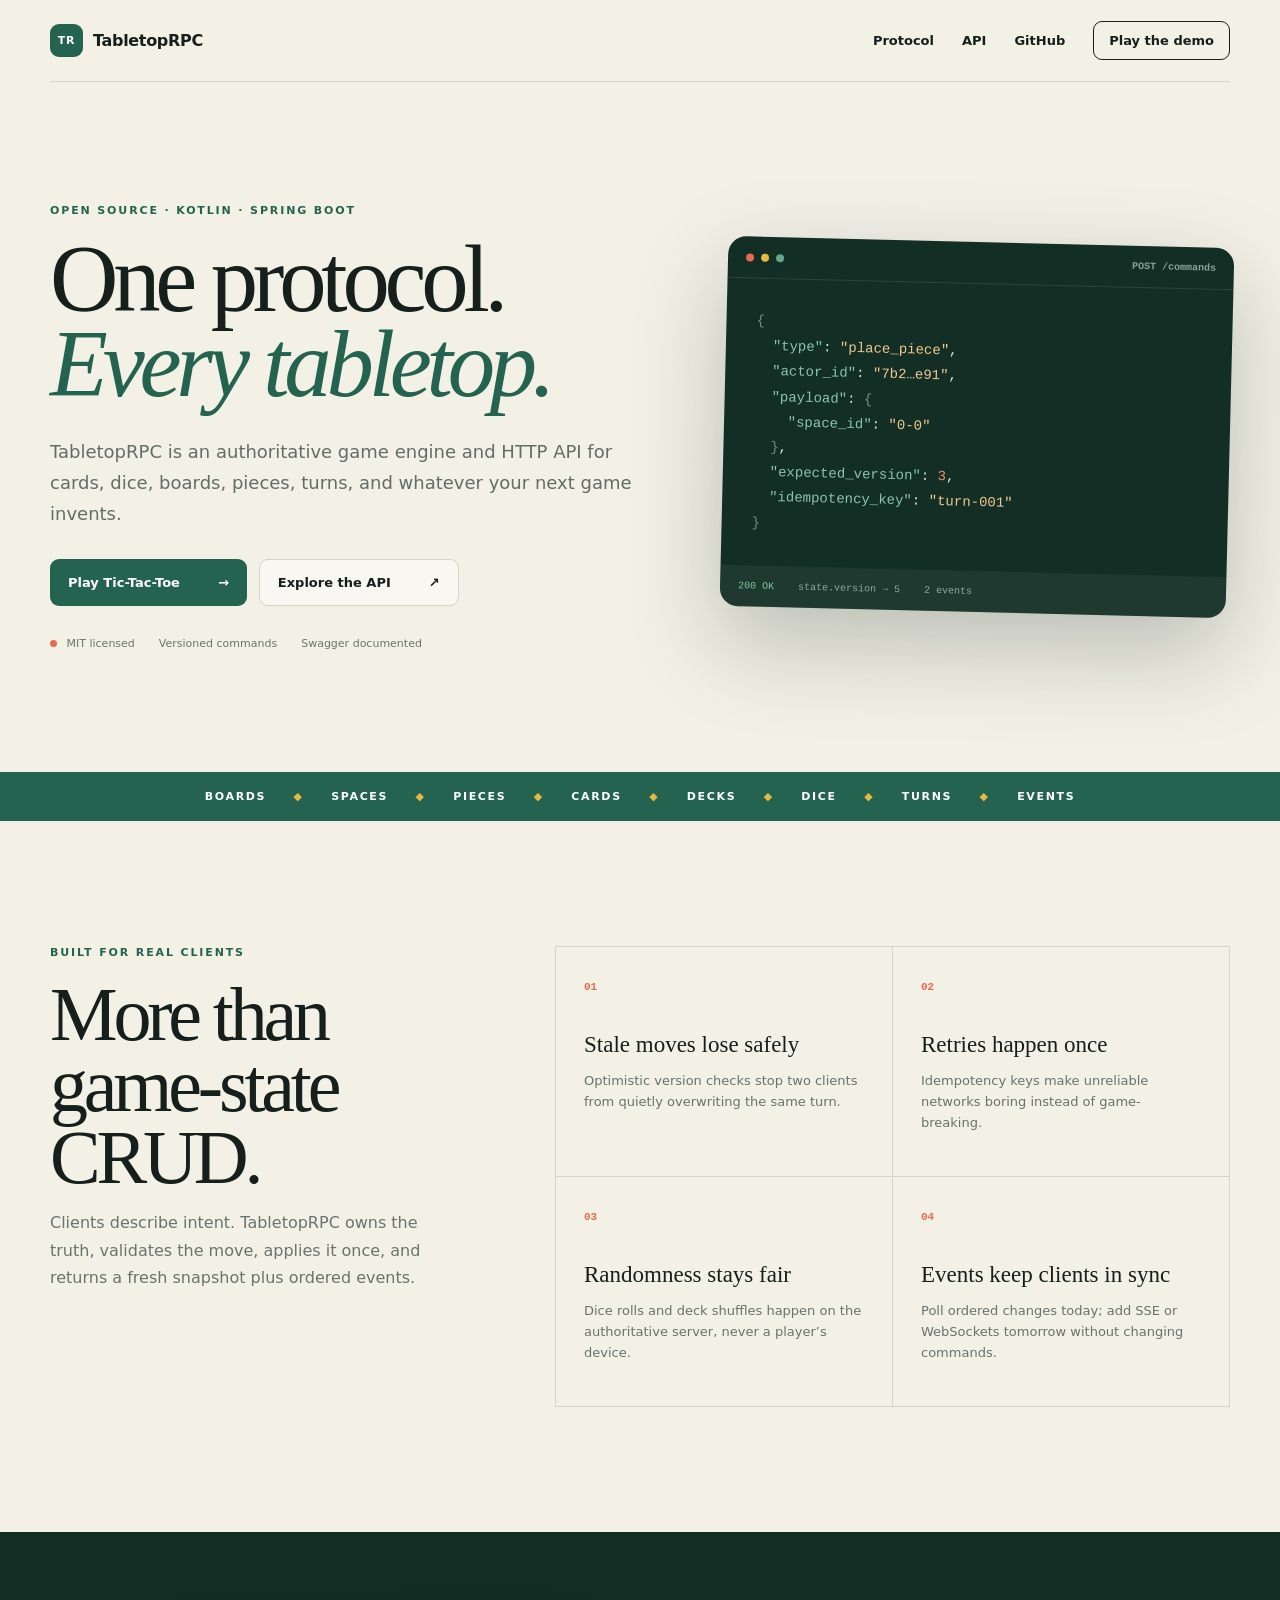
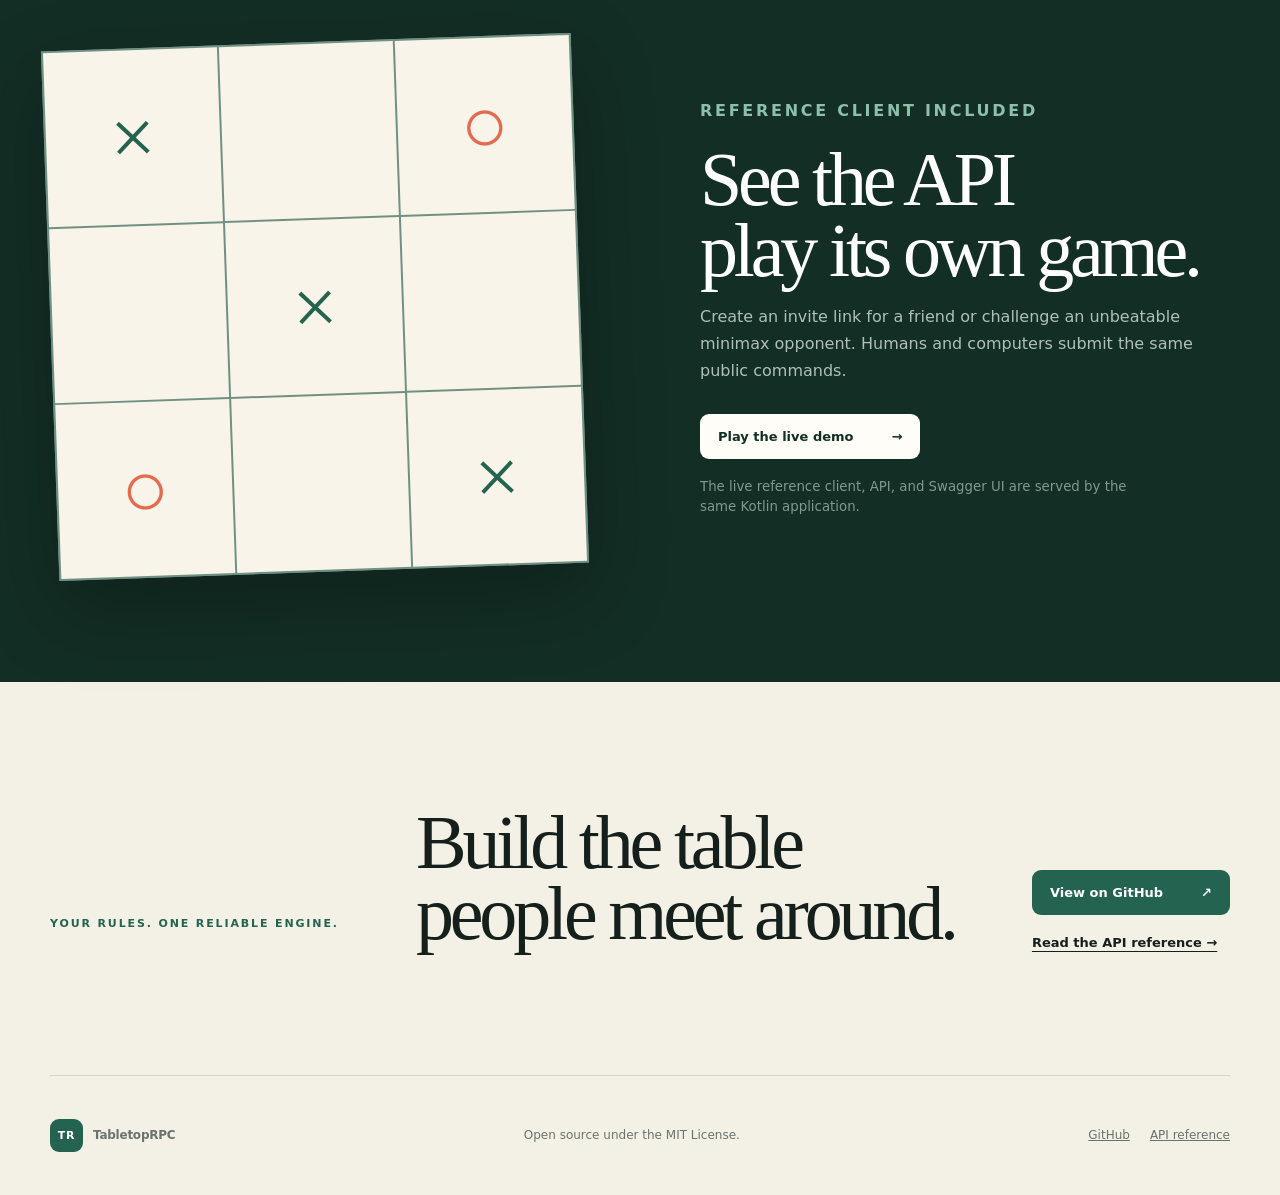
==== site/index.html @ 46db0472 "Rename project to TabletopRPC and add live deployment" ====
<!doctype html>
<html lang="en">
<head>
  <meta charset="UTF-8">
  <meta name="viewport" content="width=device-width, initial-scale=1">
  <meta name="description" content="TabletopRPC is an open protocol and Kotlin engine for building online tabletop games.">
  <meta property="og:title" content="TabletopRPC — One protocol. Every tabletop.">
  <meta property="og:description" content="Build online board games around an authoritative, versioned, event-driven API.">
  <meta property="og:type" content="website">
  <title>TabletopRPC — The board game API</title>
  <link rel="stylesheet" href="styles.css">
</head>
<body>
  <header class="nav shell">
    <a class="logo" href="#top"><span>TR</span>TabletopRPC</a>
    <nav aria-label="Main navigation">
      <a href="#protocol">Protocol</a>
      <a href="api.html">API</a>
      <a href="https://github.com/KopitarFan/tabletop-rpc">GitHub</a>
      <a class="nav-cta" href="https://tabletoprpc.miguelrodriguez.net/">Play the demo</a>
    </nav>
  </header>

  <main id="top">
    <section class="hero shell">
      <div class="hero-copy">
        <p class="kicker">Open source · Kotlin · Spring Boot</p>
        <h1>One protocol.<br><em>Every tabletop.</em></h1>
        <p class="hero-lede">TabletopRPC is an authoritative game engine and HTTP API for cards, dice, boards, pieces, turns, and whatever your next game invents.</p>
        <div class="hero-actions">
          <a class="button primary" href="https://tabletoprpc.miguelrodriguez.net/">Play Tic-Tac-Toe <span>→</span></a>
          <a class="button secondary" href="api.html">Explore the API <span>↗</span></a>
        </div>
        <div class="proof"><span><i></i> MIT licensed</span><span>Versioned commands</span><span>Swagger documented</span></div>
      </div>

      <div class="terminal" aria-label="Example API call">
        <div class="terminal-bar"><span></span><span></span><span></span><b>POST /commands</b></div>
        <pre><code><span class="dim">{</span>
  <span class="key">"type"</span>: <span class="value">"place_piece"</span>,
  <span class="key">"actor_id"</span>: <span class="value">"7b2…e91"</span>,
  <span class="key">"payload"</span>: <span class="dim">{</span>
    <span class="key">"space_id"</span>: <span class="value">"0-0"</span>
  <span class="dim">}</span>,
  <span class="key">"expected_version"</span>: <span class="number">3</span>,
  <span class="key">"idempotency_key"</span>: <span class="value">"turn-001"</span>
<span class="dim">}</span></code></pre>
        <div class="response"><span>200 OK</span><span>state.version → 5</span><span>2 events</span></div>
      </div>
    </section>

    <section class="marquee" aria-label="Supported tabletop objects">
      <div>BOARDS <b>◆</b> SPACES <b>◆</b> PIECES <b>◆</b> CARDS <b>◆</b> DECKS <b>◆</b> DICE <b>◆</b> TURNS <b>◆</b> EVENTS</div>
    </section>

    <section id="protocol" class="protocol shell section">
      <div class="section-intro">
        <p class="kicker">Built for real clients</p>
        <h2>More than<br>game-state CRUD.</h2>
        <p>Clients describe intent. TabletopRPC owns the truth, validates the move, applies it once, and returns a fresh snapshot plus ordered events.</p>
      </div>
      <div class="feature-grid">
        <article><span>01</span><h3>Stale moves lose safely</h3><p>Optimistic version checks stop two clients from quietly overwriting the same turn.</p></article>
        <article><span>02</span><h3>Retries happen once</h3><p>Idempotency keys make unreliable networks boring instead of game-breaking.</p></article>
        <article><span>03</span><h3>Randomness stays fair</h3><p>Dice rolls and deck shuffles happen on the authoritative server, never a player’s device.</p></article>
        <article><span>04</span><h3>Events keep clients in sync</h3><p>Poll ordered changes today; add SSE or WebSockets tomorrow without changing commands.</p></article>
      </div>
    </section>

    <section class="demo-section">
      <div class="shell demo-grid">
        <div class="mini-board" aria-hidden="true">
          <span class="x">×</span><span></span><span class="o">○</span>
          <span></span><span class="x">×</span><span></span>
          <span class="o">○</span><span></span><span class="x">×</span>
        </div>
        <div class="demo-copy">
          <p class="kicker">Reference client included</p>
          <h2>See the API<br>play its own game.</h2>
          <p>Create an invite link for a friend or challenge an unbeatable minimax opponent. Humans and computers submit the same public commands.</p>
          <a class="button light" href="https://tabletoprpc.miguelrodriguez.net/">Play the live demo <span>→</span></a>
          <small>The live reference client, API, and Swagger UI are served by the same Kotlin application.</small>
        </div>
      </div>
    </section>

    <section class="cta shell section">
      <p class="kicker">Your rules. One reliable engine.</p>
      <h2>Build the table<br>people meet around.</h2>
      <div>
        <a class="button primary" href="https://github.com/KopitarFan/tabletop-rpc">View on GitHub <span>↗</span></a>
        <a class="text-link" href="api.html">Read the API reference →</a>
      </div>
    </section>
  </main>

  <footer class="footer shell">
    <a class="logo" href="#top"><span>TR</span>TabletopRPC</a>
    <p>Open source under the MIT License.</p>
    <div><a href="https://github.com/KopitarFan/tabletop-rpc">GitHub</a><a href="api.html">API reference</a></div>
  </footer>
</body>
</html>
---- site/styles.css ----
:root { --ink:#15201c; --paper:#f3f0e6; --cream:#fffdf7; --green:#23634f; --dark:#132e25; --coral:#e66b4e; --gold:#e7b842; --line:#d5d3ca; }
* { box-sizing:border-box; }
html { scroll-behavior:smooth; }
body { margin:0; color:var(--ink); background:var(--paper); font-family:Inter,ui-sans-serif,system-ui,-apple-system,"Segoe UI",sans-serif; }
a { color:inherit; }
.shell { width:min(1180px,calc(100% - 40px)); margin:auto; }
.nav { height:82px; display:flex; justify-content:space-between; align-items:center; border-bottom:1px solid var(--line); }
.logo { display:flex; gap:10px; align-items:center; font-weight:800; text-decoration:none; letter-spacing:-.02em; }
.logo span { display:grid; place-items:center; width:33px; height:33px; background:var(--green); color:white; border-radius:9px; font-size:11px; letter-spacing:.08em; }
nav { display:flex; align-items:center; gap:28px; }
nav a { font-size:13px; font-weight:700; text-decoration:none; }
.nav-cta { padding:11px 15px; border:1px solid var(--ink); border-radius:9px; }
.hero { min-height:690px; display:grid; grid-template-columns:1.08fr .92fr; align-items:center; gap:80px; padding-block:74px; }
.kicker { margin:0 0 20px; color:var(--green); font-size:11px; font-weight:850; letter-spacing:.17em; text-transform:uppercase; }
h1,h2 { margin:0; font-family:Georgia,"Times New Roman",serif; font-weight:500; letter-spacing:-.055em; }
h1 { font-size:clamp(58px,7.4vw,101px); line-height:.9; }
h1 em { color:var(--green); font-weight:500; }
.hero-lede { max-width:620px; color:#626d68; font-size:18px; line-height:1.7; margin:30px 0; }
.hero-actions { display:flex; gap:12px; flex-wrap:wrap; }
.button { display:inline-flex; justify-content:space-between; align-items:center; gap:38px; padding:15px 18px; border-radius:9px; font-size:13px; font-weight:800; text-decoration:none; transition:.16s ease; }
.button:hover { transform:translateY(-2px); }
.primary { background:var(--green); color:white; }
.secondary { border:1px solid var(--line); background:rgba(255,255,255,.45); }
.proof { display:flex; gap:24px; margin-top:31px; color:#69736f; font-size:11px; }
.proof i { display:inline-block; width:7px; height:7px; margin-right:6px; border-radius:50%; background:var(--coral); }
.terminal { overflow:hidden; border-radius:18px; background:var(--dark); color:#dae8e2; box-shadow:0 35px 90px rgba(20,45,36,.25); transform:rotate(1.4deg); }
.terminal-bar { display:flex; align-items:center; gap:7px; padding:15px 18px; border-bottom:1px solid rgba(255,255,255,.1); }
.terminal-bar span { width:8px; height:8px; border-radius:50%; background:var(--coral); }
.terminal-bar span:nth-child(2) { background:var(--gold); }.terminal-bar span:nth-child(3) { background:#62a886; }
.terminal-bar b { margin-left:auto; font:600 10px ui-monospace,monospace; color:#88a398; }
pre { margin:0; padding:30px; font:14px/1.8 ui-monospace,SFMono-Regular,Menlo,monospace; overflow:auto; }
.key { color:#8ac5ae; }.value { color:#f0c98e; }.number { color:#ed8d76; }.dim { color:#718e82; }
.response { display:flex; gap:24px; padding:15px 18px; background:rgba(255,255,255,.05); color:#8da99e; font:10px ui-monospace,monospace; }
.response span:first-child { color:#7dc59f; }
.marquee { overflow:hidden; padding:18px 0; background:var(--green); color:white; white-space:nowrap; font-size:11px; font-weight:800; letter-spacing:.15em; }
.marquee div { width:max-content; min-width:100%; text-align:center; }.marquee b { color:var(--gold); padding:0 22px; }
.section { padding-block:125px; }
.protocol { display:grid; grid-template-columns:.75fr 1.25fr; gap:100px; }
h2 { font-size:clamp(50px,6vw,76px); line-height:.94; }
.section-intro>p:last-child,.demo-copy>p { color:#69736f; font-size:16px; line-height:1.7; }
.feature-grid { display:grid; grid-template-columns:1fr 1fr; border-top:1px solid var(--line); border-left:1px solid var(--line); }
.feature-grid article { min-height:230px; padding:28px; border-right:1px solid var(--line); border-bottom:1px solid var(--line); }
.feature-grid span { color:var(--coral); font:800 11px ui-monospace,monospace; }.feature-grid h3 { margin:38px 0 10px; font-family:Georgia,serif; font-size:23px; font-weight:500; }.feature-grid p { color:#68726e; font-size:13px; line-height:1.6; }
.demo-section { padding:110px 0; background:var(--dark); color:white; }
.demo-grid { display:grid; grid-template-columns:1fr 1fr; gap:120px; align-items:center; }
.mini-board { aspect-ratio:1; display:grid; grid-template-columns:repeat(3,1fr); gap:2px; background:#719084; border:2px solid #719084; box-shadow:0 30px 80px rgba(0,0,0,.25); transform:rotate(-2deg); }
.mini-board span { display:grid; place-items:center; background:#f8f4e9; color:var(--green); font:80px Georgia,serif; }.mini-board .o { color:var(--coral); }
.demo-copy .kicker { color:#8cc0ab; }.demo-copy>p { color:#afc0b9; }.light { margin-top:14px; background:var(--cream); color:var(--dark); }.demo-copy small { display:block; max-width:430px; margin-top:18px; color:#82988f; line-height:1.5; }
.cta { display:flex; justify-content:space-between; align-items:flex-end; gap:50px; }.cta h2 { max-width:700px; }.cta>div { display:flex; flex-direction:column; gap:20px; align-items:flex-start; }.text-link { font-size:13px; font-weight:750; text-underline-offset:4px; }
.footer { display:flex; justify-content:space-between; align-items:center; min-height:120px; border-top:1px solid var(--line); color:#69736f; font-size:12px; }.footer div { display:flex; gap:20px; }
.api-page { padding:75px 0 120px; }.api-hero { max-width:760px; margin-bottom:70px; }.api-hero h1 { font-size:70px; }.api-hero p { color:#69736f; font-size:18px; line-height:1.7; }.endpoint { display:grid; grid-template-columns:90px 1fr 1fr; gap:20px; padding:23px 0; border-top:1px solid var(--line); align-items:start; }.endpoint:last-child { border-bottom:1px solid var(--line); }.method { width:max-content; padding:5px 7px; border-radius:4px; background:rgba(35,99,79,.1); color:var(--green); font:800 10px ui-monospace,monospace; }.endpoint code { font-size:13px; }.endpoint p { margin:0; color:#68726e; font-size:13px; }.api-callout { display:flex; justify-content:space-between; gap:40px; margin-top:60px; padding:30px; border-radius:14px; background:var(--green); color:white; }.api-callout p { margin:4px 0 0; color:#c7dbd3; }.api-callout .button { background:white; color:var(--green); }
@media(max-width:850px){ nav>a:not(.nav-cta){display:none}.hero,.protocol,.demo-grid{grid-template-columns:1fr}.hero{gap:55px}.terminal{transform:none}.protocol,.demo-grid{gap:60px}.cta{align-items:flex-start;flex-direction:column}.mini-board{max-width:520px}.endpoint{grid-template-columns:70px 1fr}.endpoint p{grid-column:2}.api-callout{flex-direction:column;align-items:flex-start} }
@media(max-width:540px){.shell{width:calc(100% - 24px)}.nav{height:68px}.hero{padding-block:55px;min-height:auto}.hero-actions{flex-direction:column}.button{width:100%}.proof{flex-wrap:wrap}.protocol-strip{display:none}.section{padding-block:85px}.feature-grid{grid-template-columns:1fr}.demo-section{padding:75px 0}.mini-board span{font-size:54px}.footer{align-items:flex-start;flex-direction:column;padding:28px 0;gap:20px}.api-hero h1{font-size:52px}}
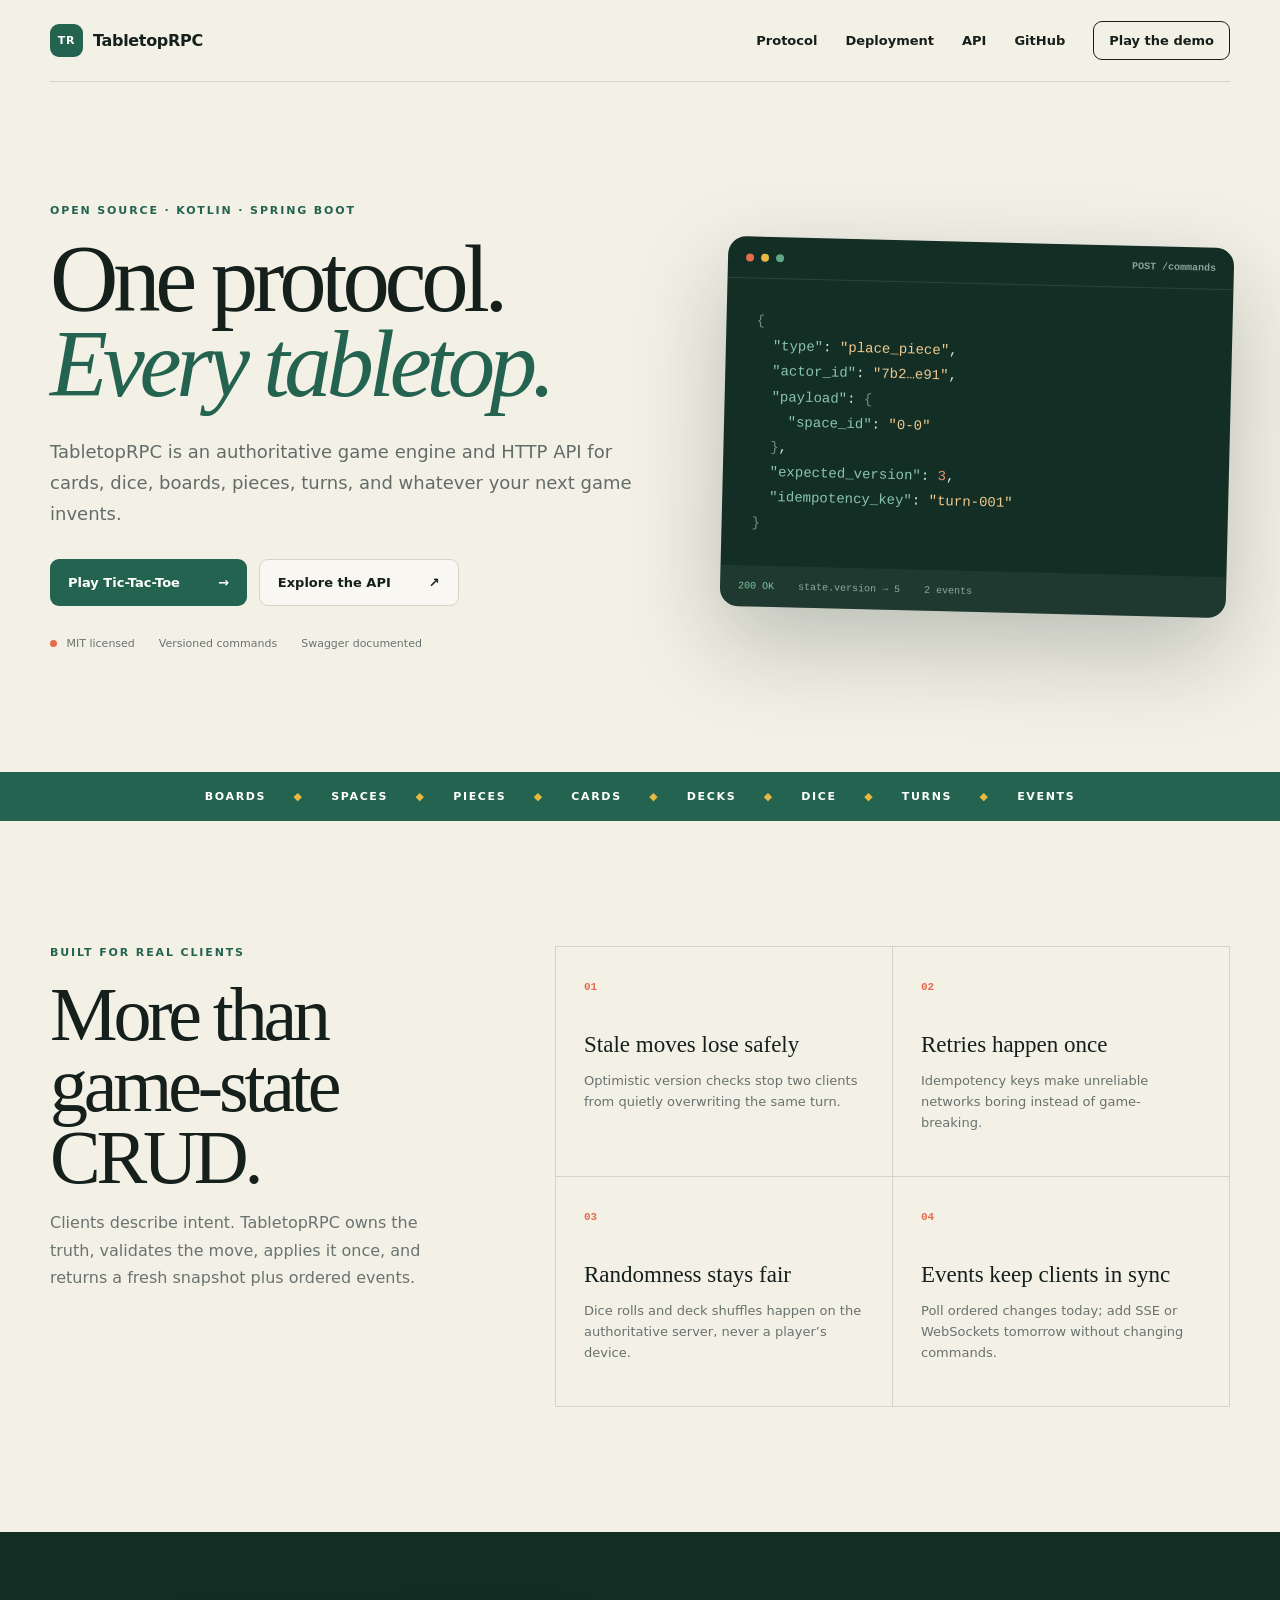
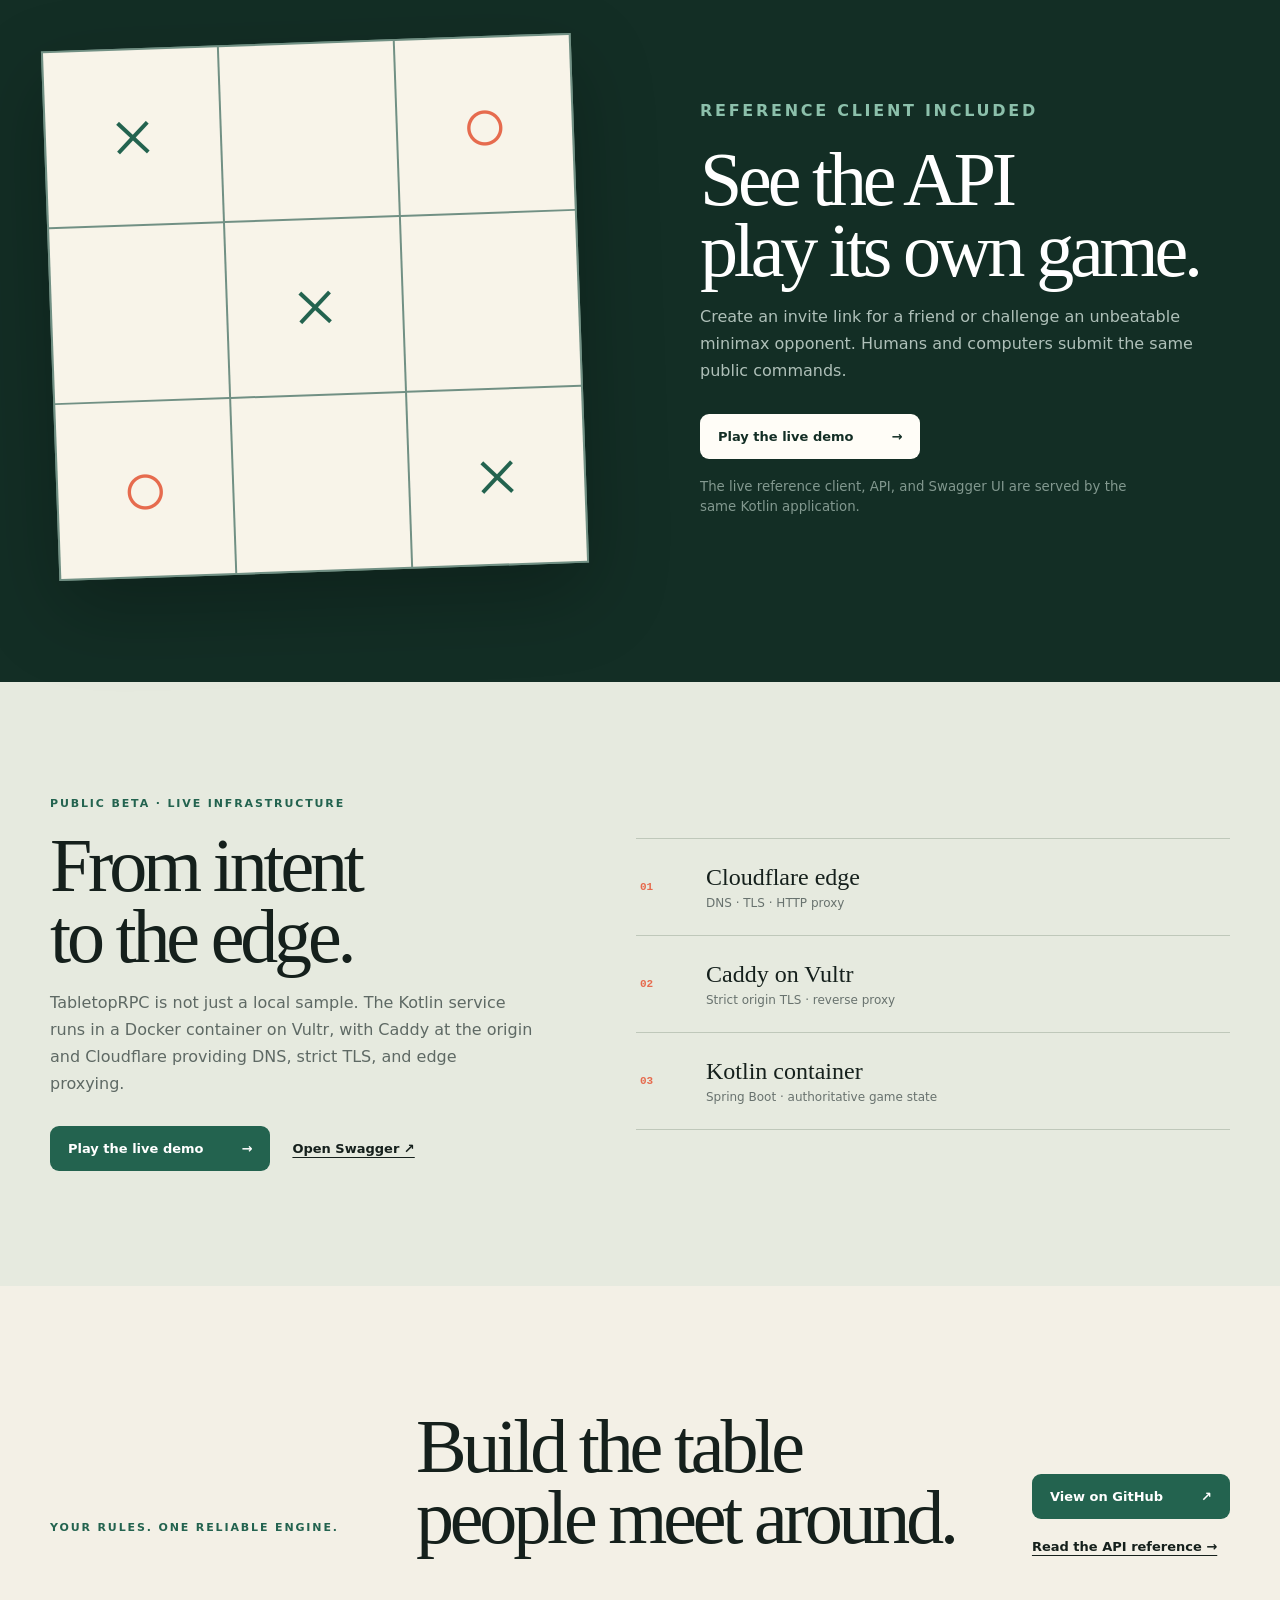
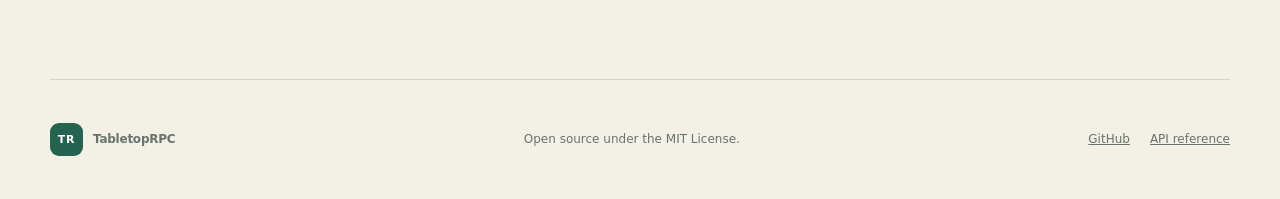
==== commit e674b917: "Document the live Cloudflare and Vultr deployment" ====
--- a/site/index.html
+++ b/site/index.html
@@ -15,6 +15,7 @@
     <a class="logo" href="#top"><span>TR</span>TabletopRPC</a>
     <nav aria-label="Main navigation">
       <a href="#protocol">Protocol</a>
+      <a href="#deployment">Deployment</a>
       <a href="api.html">API</a>
       <a href="https://github.com/KopitarFan/tabletop-rpc">GitHub</a>
       <a class="nav-cta" href="https://tabletoprpc.miguelrodriguez.net/">Play the demo</a>
@@ -84,6 +85,25 @@
       </div>
     </section>
 
+    <section id="deployment" class="deployment-section">
+      <div class="shell deployment-grid">
+        <div>
+          <p class="kicker">Public beta · Live infrastructure</p>
+          <h2>From intent<br>to the edge.</h2>
+          <p>TabletopRPC is not just a local sample. The Kotlin service runs in a Docker container on Vultr, with Caddy at the origin and Cloudflare providing DNS, strict TLS, and edge proxying.</p>
+          <div class="deployment-links">
+            <a class="button primary" href="https://tabletoprpc.miguelrodriguez.net/">Play the live demo <span>→</span></a>
+            <a class="text-link" href="https://tabletoprpc.miguelrodriguez.net/docs">Open Swagger ↗</a>
+          </div>
+        </div>
+        <ol class="deployment-flow" aria-label="TabletopRPC deployment path">
+          <li><span>01</span><div><strong>Cloudflare edge</strong><small>DNS · TLS · HTTP proxy</small></div></li>
+          <li><span>02</span><div><strong>Caddy on Vultr</strong><small>Strict origin TLS · reverse proxy</small></div></li>
+          <li><span>03</span><div><strong>Kotlin container</strong><small>Spring Boot · authoritative game state</small></div></li>
+        </ol>
+      </div>
+    </section>
+
     <section class="cta shell section">
       <p class="kicker">Your rules. One reliable engine.</p>
       <h2>Build the table<br>people meet around.</h2>
--- a/site/styles.css
+++ b/site/styles.css
@@ -46,9 +46,16 @@
 .mini-board { aspect-ratio:1; display:grid; grid-template-columns:repeat(3,1fr); gap:2px; background:#719084; border:2px solid #719084; box-shadow:0 30px 80px rgba(0,0,0,.25); transform:rotate(-2deg); }
 .mini-board span { display:grid; place-items:center; background:#f8f4e9; color:var(--green); font:80px Georgia,serif; }.mini-board .o { color:var(--coral); }
 .demo-copy .kicker { color:#8cc0ab; }.demo-copy>p { color:#afc0b9; }.light { margin-top:14px; background:var(--cream); color:var(--dark); }.demo-copy small { display:block; max-width:430px; margin-top:18px; color:#82988f; line-height:1.5; }
+.deployment-section { padding:115px 0; background:#e6eadf; }
+.deployment-grid { display:grid; grid-template-columns:.9fr 1.1fr; gap:100px; align-items:center; }
+.deployment-grid>div>p:last-of-type { max-width:560px; color:#5e6964; font-size:16px; line-height:1.7; }
+.deployment-links { display:flex; flex-wrap:wrap; align-items:center; gap:22px; margin-top:28px; }
+.deployment-flow { margin:0; padding:0; list-style:none; border-top:1px solid #bfc8ba; }
+.deployment-flow li { display:grid; grid-template-columns:48px 1fr; gap:18px; align-items:center; padding:25px 4px; border-bottom:1px solid #bfc8ba; }
+.deployment-flow li>span { color:var(--coral); font:800 11px ui-monospace,monospace; }
+.deployment-flow strong,.deployment-flow small { display:block; }.deployment-flow strong { margin-bottom:5px; font-family:Georgia,serif; font-size:24px; font-weight:500; }.deployment-flow small { color:#68726e; font-size:12px; }
 .cta { display:flex; justify-content:space-between; align-items:flex-end; gap:50px; }.cta h2 { max-width:700px; }.cta>div { display:flex; flex-direction:column; gap:20px; align-items:flex-start; }.text-link { font-size:13px; font-weight:750; text-underline-offset:4px; }
 .footer { display:flex; justify-content:space-between; align-items:center; min-height:120px; border-top:1px solid var(--line); color:#69736f; font-size:12px; }.footer div { display:flex; gap:20px; }
 .api-page { padding:75px 0 120px; }.api-hero { max-width:760px; margin-bottom:70px; }.api-hero h1 { font-size:70px; }.api-hero p { color:#69736f; font-size:18px; line-height:1.7; }.endpoint { display:grid; grid-template-columns:90px 1fr 1fr; gap:20px; padding:23px 0; border-top:1px solid var(--line); align-items:start; }.endpoint:last-child { border-bottom:1px solid var(--line); }.method { width:max-content; padding:5px 7px; border-radius:4px; background:rgba(35,99,79,.1); color:var(--green); font:800 10px ui-monospace,monospace; }.endpoint code { font-size:13px; }.endpoint p { margin:0; color:#68726e; font-size:13px; }.api-callout { display:flex; justify-content:space-between; gap:40px; margin-top:60px; padding:30px; border-radius:14px; background:var(--green); color:white; }.api-callout p { margin:4px 0 0; color:#c7dbd3; }.api-callout .button { background:white; color:var(--green); }
-@media(max-width:850px){ nav>a:not(.nav-cta){display:none}.hero,.protocol,.demo-grid{grid-template-columns:1fr}.hero{gap:55px}.terminal{transform:none}.protocol,.demo-grid{gap:60px}.cta{align-items:flex-start;flex-direction:column}.mini-board{max-width:520px}.endpoint{grid-template-columns:70px 1fr}.endpoint p{grid-column:2}.api-callout{flex-direction:column;align-items:flex-start} }
-@media(max-width:540px){.shell{width:calc(100% - 24px)}.nav{height:68px}.hero{padding-block:55px;min-height:auto}.hero-actions{flex-direction:column}.button{width:100%}.proof{flex-wrap:wrap}.protocol-strip{display:none}.section{padding-block:85px}.feature-grid{grid-template-columns:1fr}.demo-section{padding:75px 0}.mini-board span{font-size:54px}.footer{align-items:flex-start;flex-direction:column;padding:28px 0;gap:20px}.api-hero h1{font-size:52px}}
-
+@media(max-width:850px){ nav>a:not(.nav-cta){display:none}.hero,.protocol,.demo-grid,.deployment-grid{grid-template-columns:1fr}.hero{gap:55px}.terminal{transform:none}.protocol,.demo-grid,.deployment-grid{gap:60px}.cta{align-items:flex-start;flex-direction:column}.mini-board{max-width:520px}.endpoint{grid-template-columns:70px 1fr}.endpoint p{grid-column:2}.api-callout{flex-direction:column;align-items:flex-start} }
+@media(max-width:540px){.shell{width:calc(100% - 24px)}.nav{height:68px}.hero{padding-block:55px;min-height:auto}.hero-actions{flex-direction:column}.button{width:100%}.proof{flex-wrap:wrap}.protocol-strip{display:none}.section{padding-block:85px}.feature-grid{grid-template-columns:1fr}.demo-section,.deployment-section{padding:75px 0}.mini-board span{font-size:54px}.deployment-links{align-items:stretch;flex-direction:column}.footer{align-items:flex-start;flex-direction:column;padding:28px 0;gap:20px}.api-hero h1{font-size:52px}}
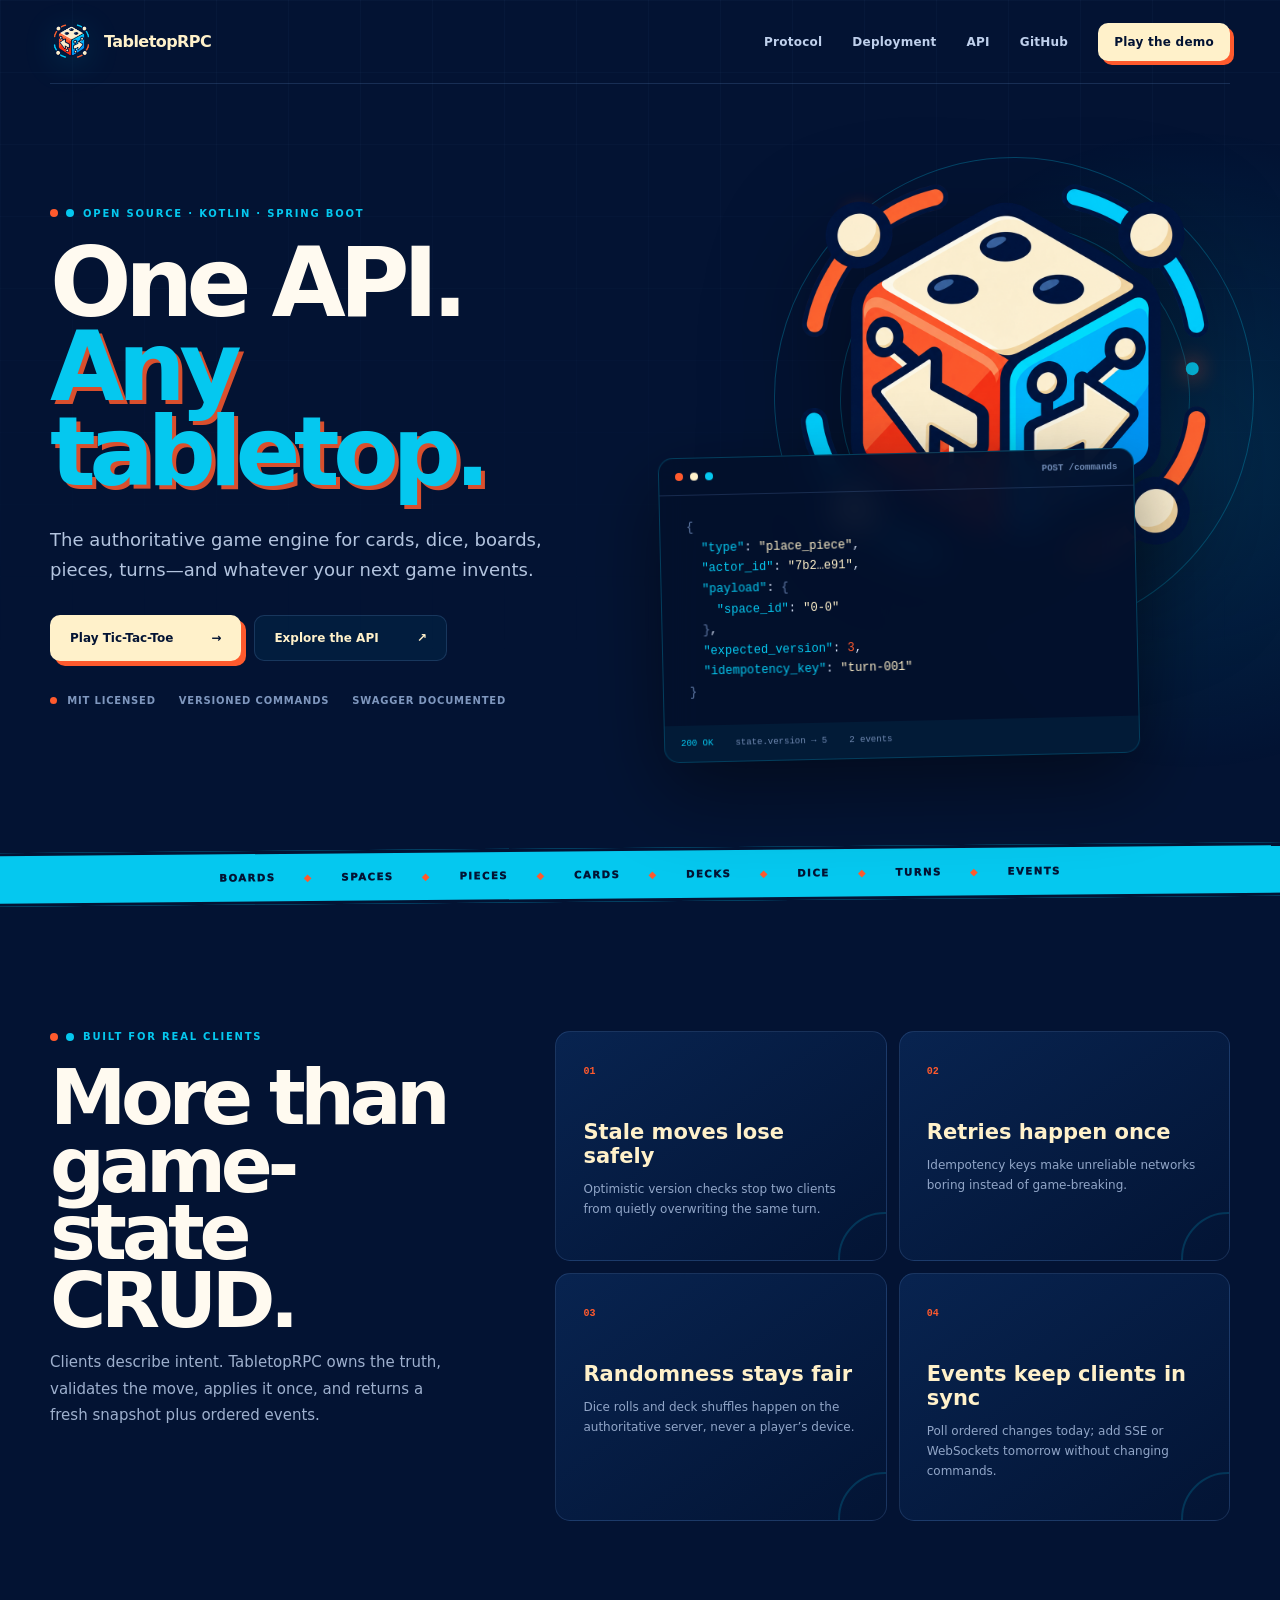
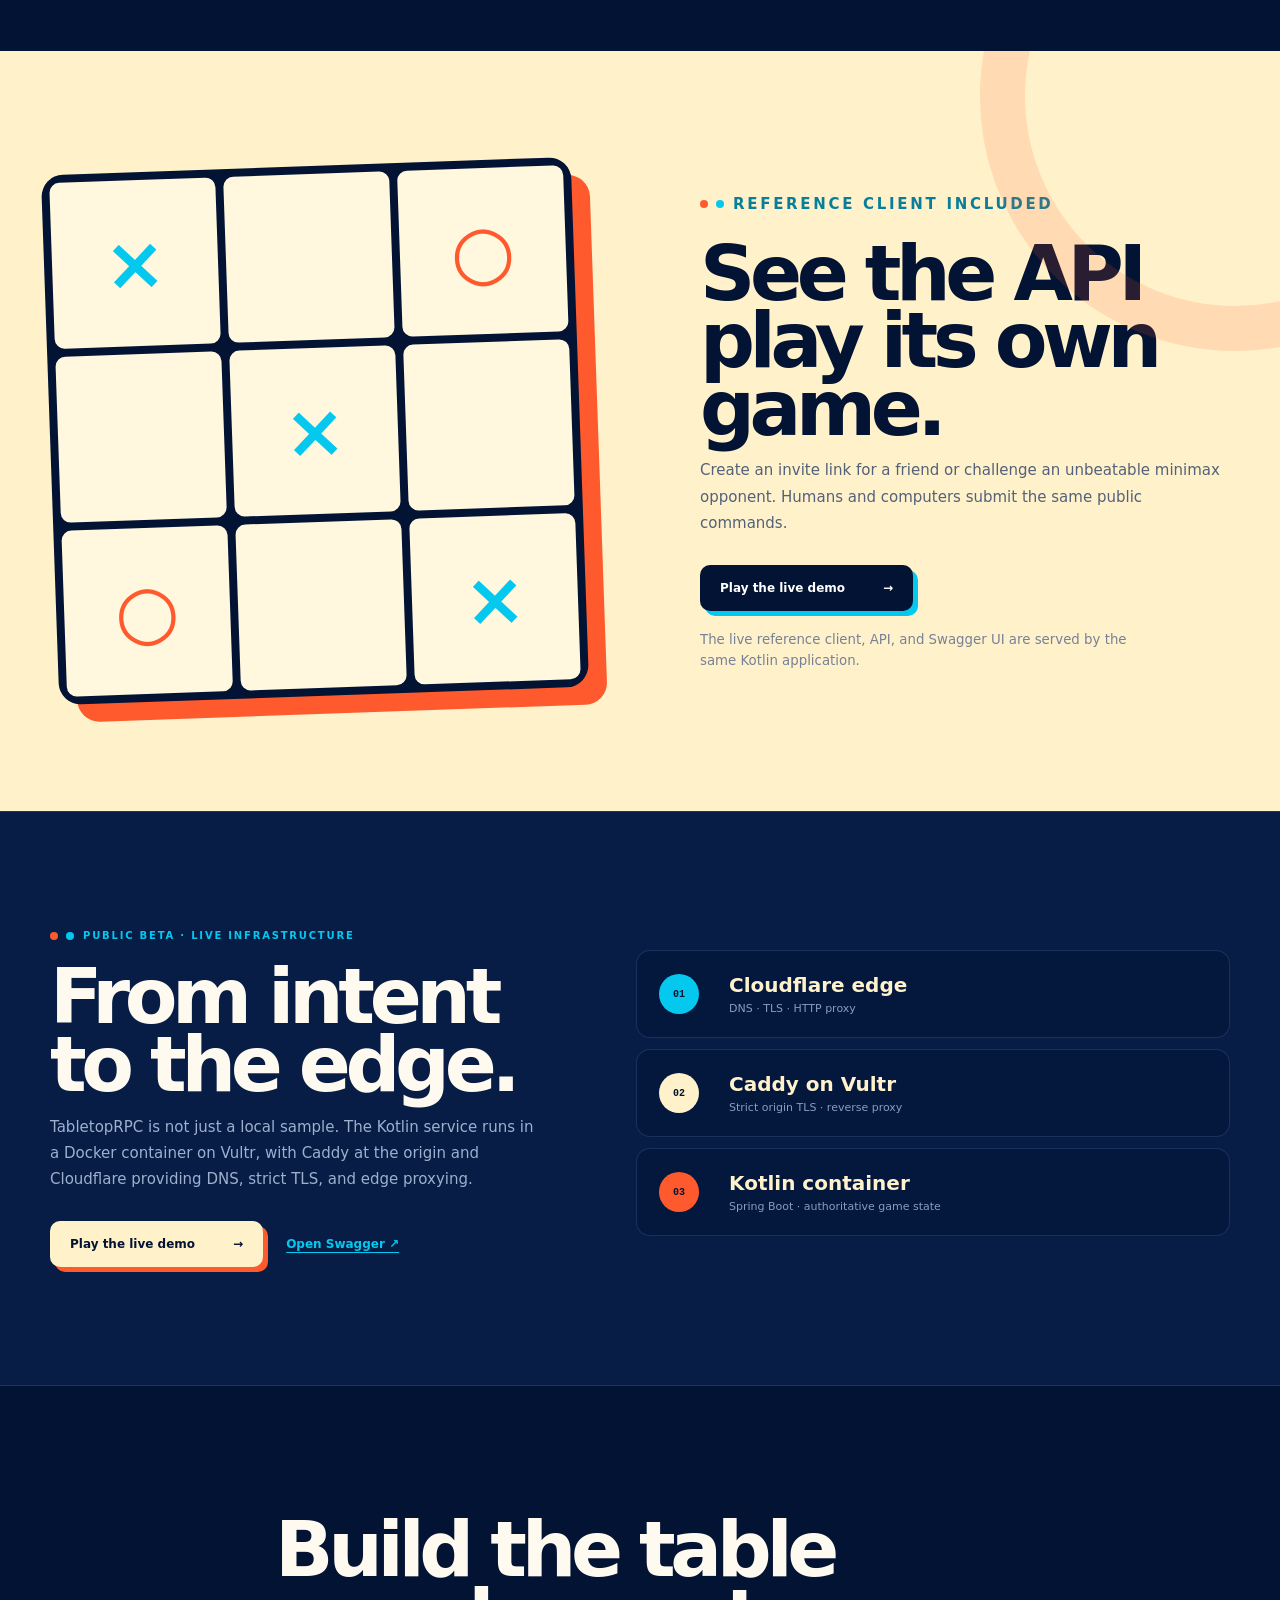
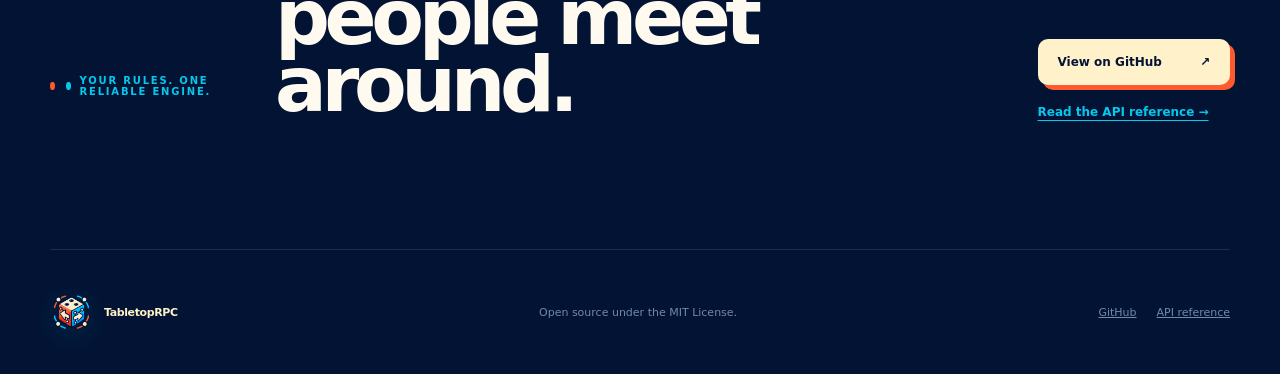
==== commit 5f94ff97: "Redesign site around TabletopRPC brand" ====
--- a/site/index.html
+++ b/site/index.html
@@ -4,15 +4,25 @@
   <meta charset="UTF-8">
   <meta name="viewport" content="width=device-width, initial-scale=1">
   <meta name="description" content="TabletopRPC is an open protocol and Kotlin engine for building online tabletop games.">
-  <meta property="og:title" content="TabletopRPC — One protocol. Every tabletop.">
+  <meta property="og:title" content="TabletopRPC — One API. Any tabletop.">
   <meta property="og:description" content="Build online board games around an authoritative, versioned, event-driven API.">
   <meta property="og:type" content="website">
+  <meta property="og:url" content="https://kopitarfan.github.io/tabletop-rpc/">
+  <meta property="og:image" content="https://kopitarfan.github.io/tabletop-rpc/assets/tabletoprpc-social-card.png">
+  <meta property="og:image:width" content="1200">
+  <meta property="og:image:height" content="630">
+  <meta property="og:image:alt" content="TabletopRPC — One API. Any tabletop.">
+  <meta name="twitter:card" content="summary_large_image">
+  <meta name="twitter:title" content="TabletopRPC — One API. Any tabletop.">
+  <meta name="twitter:description" content="Build multiplayer board games without rebuilding the table.">
+  <meta name="twitter:image" content="https://kopitarfan.github.io/tabletop-rpc/assets/tabletoprpc-social-card.png">
   <title>TabletopRPC — The board game API</title>
+  <link rel="icon" type="image/png" href="assets/tabletoprpc-logo.png">
   <link rel="stylesheet" href="styles.css">
 </head>
 <body>
   <header class="nav shell">
-    <a class="logo" href="#top"><span>TR</span>TabletopRPC</a>
+    <a class="logo" href="#top"><img src="assets/tabletoprpc-logo.png" alt="">TabletopRPC</a>
     <nav aria-label="Main navigation">
       <a href="#protocol">Protocol</a>
       <a href="#deployment">Deployment</a>
@@ -25,9 +35,9 @@
   <main id="top">
     <section class="hero shell">
       <div class="hero-copy">
-        <p class="kicker">Open source · Kotlin · Spring Boot</p>
-        <h1>One protocol.<br><em>Every tabletop.</em></h1>
-        <p class="hero-lede">TabletopRPC is an authoritative game engine and HTTP API for cards, dice, boards, pieces, turns, and whatever your next game invents.</p>
+        <p class="kicker"><span></span> Open source · Kotlin · Spring Boot</p>
+        <h1>One API.<br><em>Any tabletop.</em></h1>
+        <p class="hero-lede">The authoritative game engine for cards, dice, boards, pieces, turns—and whatever your next game invents.</p>
         <div class="hero-actions">
           <a class="button primary" href="https://tabletoprpc.miguelrodriguez.net/">Play Tic-Tac-Toe <span>→</span></a>
           <a class="button secondary" href="api.html">Explore the API <span>↗</span></a>
@@ -35,9 +45,12 @@
         <div class="proof"><span><i></i> MIT licensed</span><span>Versioned commands</span><span>Swagger documented</span></div>
       </div>
 
-      <div class="terminal" aria-label="Example API call">
-        <div class="terminal-bar"><span></span><span></span><span></span><b>POST /commands</b></div>
-        <pre><code><span class="dim">{</span>
+      <div class="brand-stage">
+        <div class="orbit orbit-one"></div><div class="orbit orbit-two"></div>
+        <img class="hero-logo" src="assets/tabletoprpc-logo.png" alt="TabletopRPC die and connected API arrows">
+        <div class="terminal" aria-label="Example API call">
+          <div class="terminal-bar"><span></span><span></span><span></span><b>POST /commands</b></div>
+          <pre><code><span class="dim">{</span>
   <span class="key">"type"</span>: <span class="value">"place_piece"</span>,
   <span class="key">"actor_id"</span>: <span class="value">"7b2…e91"</span>,
   <span class="key">"payload"</span>: <span class="dim">{</span>
@@ -46,7 +59,8 @@
   <span class="key">"expected_version"</span>: <span class="number">3</span>,
   <span class="key">"idempotency_key"</span>: <span class="value">"turn-001"</span>
 <span class="dim">}</span></code></pre>
-        <div class="response"><span>200 OK</span><span>state.version → 5</span><span>2 events</span></div>
+          <div class="response"><span>200 OK</span><span>state.version → 5</span><span>2 events</span></div>
+        </div>
       </div>
     </section>
 
@@ -56,7 +70,7 @@
 
     <section id="protocol" class="protocol shell section">
       <div class="section-intro">
-        <p class="kicker">Built for real clients</p>
+        <p class="kicker"><span></span> Built for real clients</p>
         <h2>More than<br>game-state CRUD.</h2>
         <p>Clients describe intent. TabletopRPC owns the truth, validates the move, applies it once, and returns a fresh snapshot plus ordered events.</p>
       </div>
@@ -76,7 +90,7 @@
           <span class="o">○</span><span></span><span class="x">×</span>
         </div>
         <div class="demo-copy">
-          <p class="kicker">Reference client included</p>
+          <p class="kicker"><span></span> Reference client included</p>
           <h2>See the API<br>play its own game.</h2>
           <p>Create an invite link for a friend or challenge an unbeatable minimax opponent. Humans and computers submit the same public commands.</p>
           <a class="button light" href="https://tabletoprpc.miguelrodriguez.net/">Play the live demo <span>→</span></a>
@@ -88,7 +102,7 @@
     <section id="deployment" class="deployment-section">
       <div class="shell deployment-grid">
         <div>
-          <p class="kicker">Public beta · Live infrastructure</p>
+          <p class="kicker"><span></span> Public beta · Live infrastructure</p>
           <h2>From intent<br>to the edge.</h2>
           <p>TabletopRPC is not just a local sample. The Kotlin service runs in a Docker container on Vultr, with Caddy at the origin and Cloudflare providing DNS, strict TLS, and edge proxying.</p>
           <div class="deployment-links">
@@ -105,7 +119,7 @@
     </section>
 
     <section class="cta shell section">
-      <p class="kicker">Your rules. One reliable engine.</p>
+      <p class="kicker"><span></span> Your rules. One reliable engine.</p>
       <h2>Build the table<br>people meet around.</h2>
       <div>
         <a class="button primary" href="https://github.com/KopitarFan/tabletop-rpc">View on GitHub <span>↗</span></a>
@@ -115,7 +129,7 @@
   </main>
 
   <footer class="footer shell">
-    <a class="logo" href="#top"><span>TR</span>TabletopRPC</a>
+    <a class="logo" href="#top"><img src="assets/tabletoprpc-logo.png" alt="">TabletopRPC</a>
     <p>Open source under the MIT License.</p>
     <div><a href="https://github.com/KopitarFan/tabletop-rpc">GitHub</a><a href="api.html">API reference</a></div>
   </footer>
--- a/site/styles.css
+++ b/site/styles.css
@@ -1,61 +1,79 @@
-:root { --ink:#15201c; --paper:#f3f0e6; --cream:#fffdf7; --green:#23634f; --dark:#132e25; --coral:#e66b4e; --gold:#e7b842; --line:#d5d3ca; }
+:root {
+  --navy:#031333; --navy-2:#071d46; --cream:#fff1ca; --white:#fffaf0;
+  --coral:#ff5a2d; --cyan:#05c8ef; --muted:#9fb3d5;
+  --line:rgba(113,155,220,.2); --panel:rgba(8,31,72,.72);
+}
 * { box-sizing:border-box; }
 html { scroll-behavior:smooth; }
-body { margin:0; color:var(--ink); background:var(--paper); font-family:Inter,ui-sans-serif,system-ui,-apple-system,"Segoe UI",sans-serif; }
+body { margin:0; color:var(--white); background:var(--navy); font-family:Inter,ui-sans-serif,system-ui,-apple-system,"Segoe UI",sans-serif; overflow-x:hidden; }
+body::before { content:""; position:fixed; inset:0; z-index:-2; opacity:.22; background-image:linear-gradient(var(--line) 1px,transparent 1px),linear-gradient(90deg,var(--line) 1px,transparent 1px); background-size:72px 72px; mask-image:linear-gradient(to bottom,#000,transparent 78%); }
+body::after { content:""; position:fixed; width:700px; height:700px; right:-260px; top:100px; z-index:-1; border-radius:50%; background:radial-gradient(circle,rgba(5,200,239,.13),transparent 65%); }
 a { color:inherit; }
-.shell { width:min(1180px,calc(100% - 40px)); margin:auto; }
-.nav { height:82px; display:flex; justify-content:space-between; align-items:center; border-bottom:1px solid var(--line); }
-.logo { display:flex; gap:10px; align-items:center; font-weight:800; text-decoration:none; letter-spacing:-.02em; }
-.logo span { display:grid; place-items:center; width:33px; height:33px; background:var(--green); color:white; border-radius:9px; font-size:11px; letter-spacing:.08em; }
-nav { display:flex; align-items:center; gap:28px; }
-nav a { font-size:13px; font-weight:700; text-decoration:none; }
-.nav-cta { padding:11px 15px; border:1px solid var(--ink); border-radius:9px; }
-.hero { min-height:690px; display:grid; grid-template-columns:1.08fr .92fr; align-items:center; gap:80px; padding-block:74px; }
-.kicker { margin:0 0 20px; color:var(--green); font-size:11px; font-weight:850; letter-spacing:.17em; text-transform:uppercase; }
-h1,h2 { margin:0; font-family:Georgia,"Times New Roman",serif; font-weight:500; letter-spacing:-.055em; }
-h1 { font-size:clamp(58px,7.4vw,101px); line-height:.9; }
-h1 em { color:var(--green); font-weight:500; }
-.hero-lede { max-width:620px; color:#626d68; font-size:18px; line-height:1.7; margin:30px 0; }
-.hero-actions { display:flex; gap:12px; flex-wrap:wrap; }
-.button { display:inline-flex; justify-content:space-between; align-items:center; gap:38px; padding:15px 18px; border-radius:9px; font-size:13px; font-weight:800; text-decoration:none; transition:.16s ease; }
-.button:hover { transform:translateY(-2px); }
-.primary { background:var(--green); color:white; }
-.secondary { border:1px solid var(--line); background:rgba(255,255,255,.45); }
-.proof { display:flex; gap:24px; margin-top:31px; color:#69736f; font-size:11px; }
+.shell { width:min(1180px,calc(100% - 48px)); margin:auto; }
+.nav { height:84px; display:flex; justify-content:space-between; align-items:center; border-bottom:1px solid var(--line); }
+.logo { display:flex; gap:11px; align-items:center; color:var(--cream); font-weight:900; text-decoration:none; letter-spacing:-.035em; }
+.logo img { width:43px; height:43px; object-fit:contain; filter:drop-shadow(0 6px 16px rgba(5,200,239,.14)); }
+.logo span { display:none; }
+nav { display:flex; align-items:center; gap:30px; }
+nav a { color:#bfd0ec; font-size:12px; font-weight:800; text-decoration:none; letter-spacing:.02em; }
+nav a:hover { color:white; }
+.nav-cta { padding:12px 16px; color:var(--navy)!important; background:var(--cream); border-radius:10px; box-shadow:4px 4px 0 var(--coral); }
+.hero { min-height:750px; display:grid; grid-template-columns:1fr 1fr; align-items:center; gap:72px; padding-block:78px 96px; }
+.kicker { display:flex; align-items:center; gap:9px; margin:0 0 22px; color:var(--cyan); font-size:10px; font-weight:900; letter-spacing:.18em; text-transform:uppercase; }
+.kicker span { width:8px; height:8px; border-radius:50%; background:var(--coral); box-shadow:16px 0 0 var(--cyan); margin-right:16px; }
+h1,h2 { margin:0; font-weight:900; letter-spacing:-.07em; line-height:.88; }
+h1 { max-width:700px; font-size:clamp(64px,7.5vw,104px); }
+h1 em { color:var(--cyan); font-style:normal; text-shadow:4px 4px 0 rgba(255,90,45,.85); }
+.hero-lede { max-width:600px; color:#b3c4df; font-size:18px; line-height:1.65; margin:31px 0; }
+.hero-actions { display:flex; gap:13px; flex-wrap:wrap; }
+.button { display:inline-flex; justify-content:space-between; align-items:center; gap:38px; padding:15px 19px; border:1px solid transparent; border-radius:10px; font-size:12px; font-weight:900; text-decoration:none; transition:.18s ease; }
+.button:hover { transform:translate(-2px,-2px); }
+.primary { color:var(--navy); background:var(--cream); box-shadow:5px 5px 0 var(--coral); }
+.secondary { color:var(--cream); border-color:var(--line); background:rgba(5,200,239,.06); }
+.proof { display:flex; gap:23px; margin-top:34px; color:#7f97be; font-size:10px; font-weight:700; text-transform:uppercase; letter-spacing:.08em; }
 .proof i { display:inline-block; width:7px; height:7px; margin-right:6px; border-radius:50%; background:var(--coral); }
-.terminal { overflow:hidden; border-radius:18px; background:var(--dark); color:#dae8e2; box-shadow:0 35px 90px rgba(20,45,36,.25); transform:rotate(1.4deg); }
-.terminal-bar { display:flex; align-items:center; gap:7px; padding:15px 18px; border-bottom:1px solid rgba(255,255,255,.1); }
-.terminal-bar span { width:8px; height:8px; border-radius:50%; background:var(--coral); }
-.terminal-bar span:nth-child(2) { background:var(--gold); }.terminal-bar span:nth-child(3) { background:#62a886; }
-.terminal-bar b { margin-left:auto; font:600 10px ui-monospace,monospace; color:#88a398; }
-pre { margin:0; padding:30px; font:14px/1.8 ui-monospace,SFMono-Regular,Menlo,monospace; overflow:auto; }
-.key { color:#8ac5ae; }.value { color:#f0c98e; }.number { color:#ed8d76; }.dim { color:#718e82; }
-.response { display:flex; gap:24px; padding:15px 18px; background:rgba(255,255,255,.05); color:#8da99e; font:10px ui-monospace,monospace; }
-.response span:first-child { color:#7dc59f; }
-.marquee { overflow:hidden; padding:18px 0; background:var(--green); color:white; white-space:nowrap; font-size:11px; font-weight:800; letter-spacing:.15em; }
-.marquee div { width:max-content; min-width:100%; text-align:center; }.marquee b { color:var(--gold); padding:0 22px; }
-.section { padding-block:125px; }
-.protocol { display:grid; grid-template-columns:.75fr 1.25fr; gap:100px; }
-h2 { font-size:clamp(50px,6vw,76px); line-height:.94; }
-.section-intro>p:last-child,.demo-copy>p { color:#69736f; font-size:16px; line-height:1.7; }
-.feature-grid { display:grid; grid-template-columns:1fr 1fr; border-top:1px solid var(--line); border-left:1px solid var(--line); }
-.feature-grid article { min-height:230px; padding:28px; border-right:1px solid var(--line); border-bottom:1px solid var(--line); }
-.feature-grid span { color:var(--coral); font:800 11px ui-monospace,monospace; }.feature-grid h3 { margin:38px 0 10px; font-family:Georgia,serif; font-size:23px; font-weight:500; }.feature-grid p { color:#68726e; font-size:13px; line-height:1.6; }
-.demo-section { padding:110px 0; background:var(--dark); color:white; }
+.brand-stage { position:relative; min-height:590px; display:grid; place-items:center; }
+.hero-logo { position:absolute; width:min(88%,510px); top:-25px; right:-20px; z-index:1; filter:drop-shadow(0 38px 55px rgba(0,0,0,.4)); animation:float 5s ease-in-out infinite; }
+.orbit { position:absolute; border:1px solid rgba(5,200,239,.28); border-radius:50%; }
+.orbit::after { content:""; position:absolute; width:13px; height:13px; border-radius:50%; background:var(--coral); box-shadow:0 0 22px var(--coral); }
+.orbit-one { width:480px; height:480px; top:-5px; right:-24px; transform:rotate(18deg); }.orbit-one::after { left:30px; top:110px; }
+.orbit-two { width:350px; height:350px; top:62px; right:40px; transform:rotate(-25deg); }.orbit-two::after { right:-6px; bottom:120px; background:var(--cyan); }
+@keyframes float { 50% { transform:translateY(-10px) rotate(1deg); } }
+.terminal { position:absolute; z-index:2; width:86%; left:-15px; bottom:-6px; overflow:hidden; border:1px solid rgba(5,200,239,.25); border-radius:15px; background:rgba(2,15,43,.94); color:#dce7fb; box-shadow:0 28px 80px rgba(0,0,0,.45); transform:rotate(-1.3deg); backdrop-filter:blur(16px); }
+.terminal-bar { display:flex; align-items:center; gap:7px; padding:13px 16px; border-bottom:1px solid var(--line); }
+.terminal-bar span { width:8px; height:8px; border-radius:50%; background:var(--coral); }.terminal-bar span:nth-child(2) { background:var(--cream); }.terminal-bar span:nth-child(3) { background:var(--cyan); }
+.terminal-bar b { margin-left:auto; color:#708bb5; font:700 9px ui-monospace,monospace; }
+pre { margin:0; padding:22px 26px; font:12px/1.72 ui-monospace,SFMono-Regular,Menlo,monospace; overflow:auto; }.key{color:var(--cyan)}.value{color:var(--cream)}.number{color:var(--coral)}.dim{color:#607ba7}
+.response { display:flex; gap:22px; padding:13px 16px; background:rgba(5,200,239,.06); color:#6f89b1; font:9px ui-monospace,monospace; }.response span:first-child{color:var(--cyan)}
+.marquee { overflow:hidden; padding:18px 0; color:var(--navy); background:var(--cyan); border-block:3px solid var(--navy); white-space:nowrap; font-size:10px; font-weight:950; letter-spacing:.15em; transform:rotate(-.5deg) scale(1.01); }
+.marquee div { width:max-content; min-width:100%; text-align:center; }.marquee b { color:var(--coral); padding:0 23px; }
+.section { padding-block:130px; }
+.protocol { display:grid; grid-template-columns:.76fr 1.24fr; gap:92px; }
+h2 { font-size:clamp(52px,6vw,78px); }
+.section-intro>p:last-child,.demo-copy>p,.deployment-grid>div>p:last-of-type { color:#9eb0ce; font-size:15px; line-height:1.75; }
+.feature-grid { display:grid; grid-template-columns:1fr 1fr; gap:12px; }
+.feature-grid article { position:relative; min-height:230px; padding:27px; overflow:hidden; border:1px solid var(--line); border-radius:15px; background:linear-gradient(145deg,rgba(11,42,91,.72),rgba(4,21,53,.72)); }
+.feature-grid article::after { content:""; position:absolute; width:90px; height:90px; right:-46px; bottom:-46px; border:2px solid var(--cyan); border-radius:50%; opacity:.18; }
+.feature-grid span { color:var(--coral); font:900 10px ui-monospace,monospace; }.feature-grid h3 { margin:42px 0 10px; color:var(--cream); font-size:21px; }.feature-grid p { color:#91a6c8; font-size:12px; line-height:1.65; }
+.demo-section { position:relative; padding:115px 0; color:var(--navy); background:var(--cream); overflow:hidden; }
+.demo-section::after { content:""; position:absolute; width:420px; height:420px; right:-210px; top:-210px; border:45px solid var(--coral); border-radius:50%; opacity:.15; }
 .demo-grid { display:grid; grid-template-columns:1fr 1fr; gap:120px; align-items:center; }
-.mini-board { aspect-ratio:1; display:grid; grid-template-columns:repeat(3,1fr); gap:2px; background:#719084; border:2px solid #719084; box-shadow:0 30px 80px rgba(0,0,0,.25); transform:rotate(-2deg); }
-.mini-board span { display:grid; place-items:center; background:#f8f4e9; color:var(--green); font:80px Georgia,serif; }.mini-board .o { color:var(--coral); }
-.demo-copy .kicker { color:#8cc0ab; }.demo-copy>p { color:#afc0b9; }.light { margin-top:14px; background:var(--cream); color:var(--dark); }.demo-copy small { display:block; max-width:430px; margin-top:18px; color:#82988f; line-height:1.5; }
-.deployment-section { padding:115px 0; background:#e6eadf; }
+.mini-board { aspect-ratio:1; display:grid; grid-template-columns:repeat(3,1fr); gap:8px; padding:8px; border-radius:22px; background:var(--navy); box-shadow:18px 18px 0 var(--coral); transform:rotate(-2deg); }
+.mini-board span { display:grid; place-items:center; border-radius:10px; background:#fff8df; color:var(--cyan); font:900 74px/1 system-ui; }.mini-board .o { color:var(--coral); }
+.demo-copy h2 { color:var(--navy); }.demo-copy .kicker { color:#087e9a; }.demo-copy>p { color:#53617a; }.light { margin-top:14px; color:white; background:var(--navy); box-shadow:5px 5px 0 var(--cyan); }.demo-copy small { display:block; max-width:430px; margin-top:19px; color:#778197; line-height:1.55; }
+.deployment-section { padding:118px 0; background:var(--navy-2); border-block:1px solid var(--line); }
 .deployment-grid { display:grid; grid-template-columns:.9fr 1.1fr; gap:100px; align-items:center; }
-.deployment-grid>div>p:last-of-type { max-width:560px; color:#5e6964; font-size:16px; line-height:1.7; }
-.deployment-links { display:flex; flex-wrap:wrap; align-items:center; gap:22px; margin-top:28px; }
-.deployment-flow { margin:0; padding:0; list-style:none; border-top:1px solid #bfc8ba; }
-.deployment-flow li { display:grid; grid-template-columns:48px 1fr; gap:18px; align-items:center; padding:25px 4px; border-bottom:1px solid #bfc8ba; }
-.deployment-flow li>span { color:var(--coral); font:800 11px ui-monospace,monospace; }
-.deployment-flow strong,.deployment-flow small { display:block; }.deployment-flow strong { margin-bottom:5px; font-family:Georgia,serif; font-size:24px; font-weight:500; }.deployment-flow small { color:#68726e; font-size:12px; }
-.cta { display:flex; justify-content:space-between; align-items:flex-end; gap:50px; }.cta h2 { max-width:700px; }.cta>div { display:flex; flex-direction:column; gap:20px; align-items:flex-start; }.text-link { font-size:13px; font-weight:750; text-underline-offset:4px; }
-.footer { display:flex; justify-content:space-between; align-items:center; min-height:120px; border-top:1px solid var(--line); color:#69736f; font-size:12px; }.footer div { display:flex; gap:20px; }
-.api-page { padding:75px 0 120px; }.api-hero { max-width:760px; margin-bottom:70px; }.api-hero h1 { font-size:70px; }.api-hero p { color:#69736f; font-size:18px; line-height:1.7; }.endpoint { display:grid; grid-template-columns:90px 1fr 1fr; gap:20px; padding:23px 0; border-top:1px solid var(--line); align-items:start; }.endpoint:last-child { border-bottom:1px solid var(--line); }.method { width:max-content; padding:5px 7px; border-radius:4px; background:rgba(35,99,79,.1); color:var(--green); font:800 10px ui-monospace,monospace; }.endpoint code { font-size:13px; }.endpoint p { margin:0; color:#68726e; font-size:13px; }.api-callout { display:flex; justify-content:space-between; gap:40px; margin-top:60px; padding:30px; border-radius:14px; background:var(--green); color:white; }.api-callout p { margin:4px 0 0; color:#c7dbd3; }.api-callout .button { background:white; color:var(--green); }
-@media(max-width:850px){ nav>a:not(.nav-cta){display:none}.hero,.protocol,.demo-grid,.deployment-grid{grid-template-columns:1fr}.hero{gap:55px}.terminal{transform:none}.protocol,.demo-grid,.deployment-grid{gap:60px}.cta{align-items:flex-start;flex-direction:column}.mini-board{max-width:520px}.endpoint{grid-template-columns:70px 1fr}.endpoint p{grid-column:2}.api-callout{flex-direction:column;align-items:flex-start} }
-@media(max-width:540px){.shell{width:calc(100% - 24px)}.nav{height:68px}.hero{padding-block:55px;min-height:auto}.hero-actions{flex-direction:column}.button{width:100%}.proof{flex-wrap:wrap}.protocol-strip{display:none}.section{padding-block:85px}.feature-grid{grid-template-columns:1fr}.demo-section,.deployment-section{padding:75px 0}.mini-board span{font-size:54px}.deployment-links{align-items:stretch;flex-direction:column}.footer{align-items:flex-start;flex-direction:column;padding:28px 0;gap:20px}.api-hero h1{font-size:52px}}
+.deployment-links { display:flex; flex-wrap:wrap; align-items:center; gap:23px; margin-top:29px; }.text-link { color:var(--cyan); font-size:12px; font-weight:850; text-underline-offset:4px; }
+.deployment-flow { margin:0; padding:0; list-style:none; }
+.deployment-flow li { display:grid; grid-template-columns:52px 1fr; gap:18px; align-items:center; margin-bottom:11px; padding:22px; border:1px solid var(--line); border-radius:14px; background:rgba(3,19,51,.5); }
+.deployment-flow li>span { display:grid; place-items:center; width:40px; height:40px; color:var(--navy); background:var(--cyan); border-radius:50%; font:900 10px ui-monospace,monospace; }.deployment-flow li:nth-child(2)>span{background:var(--cream)}.deployment-flow li:nth-child(3)>span{background:var(--coral)}
+.deployment-flow strong,.deployment-flow small { display:block; }.deployment-flow strong { margin-bottom:5px; color:var(--cream); font-size:20px; }.deployment-flow small { color:#869dc1; font-size:11px; }
+.cta { display:grid; grid-template-columns:180px 1fr auto; align-items:end; gap:45px; }.cta h2 { max-width:700px; }.cta>div { display:flex; flex-direction:column; gap:20px; align-items:flex-start; }
+.footer { display:flex; justify-content:space-between; align-items:center; min-height:125px; border-top:1px solid var(--line); color:#7289ae; font-size:11px; }.footer div{display:flex;gap:20px}
+.api-page { padding:85px 0 125px; }.api-hero { max-width:840px; margin-bottom:75px; }.api-hero h1 { color:var(--cream); font-size:clamp(58px,7vw,86px); }.api-hero p { color:#9fb2d2; font-size:17px; line-height:1.7; }
+.endpoints { border-top:1px solid var(--line); }.endpoint { display:grid; grid-template-columns:90px 1fr 1fr; gap:20px; padding:23px 18px; border-bottom:1px solid var(--line); align-items:start; transition:.15s; }.endpoint:hover{background:rgba(5,200,239,.05)}
+.method { width:max-content; padding:6px 8px; border-radius:6px; color:var(--navy); background:var(--cyan); font:900 9px ui-monospace,monospace; }.endpoint code{color:var(--cream);font-size:12px}.endpoint p{margin:0;color:#8fa4c6;font-size:12px}
+.api-callout { display:flex; justify-content:space-between; gap:40px; margin-top:60px; padding:30px; border:1px solid rgba(255,90,45,.38); border-radius:16px; background:linear-gradient(120deg,rgba(255,90,45,.18),rgba(5,200,239,.1)); }.api-callout p{margin:5px 0 0;color:#9fb3d3}.api-callout .button{color:var(--navy);background:var(--cream);box-shadow:4px 4px 0 var(--coral)}
+@media(max-width:900px){nav>a:not(.nav-cta){display:none}.hero,.protocol,.demo-grid,.deployment-grid{grid-template-columns:1fr}.hero{gap:35px}.brand-stage{min-height:620px}.protocol,.demo-grid,.deployment-grid{gap:60px}.cta{grid-template-columns:1fr}.mini-board{max-width:520px}.endpoint{grid-template-columns:70px 1fr}.endpoint p{grid-column:2}.api-callout{flex-direction:column;align-items:flex-start}}
+@media(max-width:560px){.shell{width:calc(100% - 26px)}.nav{height:70px}.logo img{width:38px;height:38px}.hero{padding-block:55px 75px;min-height:auto}.hero-actions{flex-direction:column}.button{width:100%}.proof{flex-wrap:wrap}.brand-stage{min-height:470px}.hero-logo{width:105%;right:-10%;top:0}.orbit-one{width:390px;height:390px;right:-85px}.orbit-two{width:270px;height:270px}.terminal{width:100%;left:0;bottom:0}.terminal pre{font-size:10px;padding:17px}.section{padding-block:88px}.feature-grid{grid-template-columns:1fr}.demo-section,.deployment-section{padding:80px 0}.mini-board span{font-size:50px}.deployment-links{align-items:stretch;flex-direction:column}.footer{align-items:flex-start;flex-direction:column;padding:28px 0;gap:20px}.api-callout{padding:22px}}
+@media(prefers-reduced-motion:reduce){html{scroll-behavior:auto}.hero-logo{animation:none}.button{transition:none}}
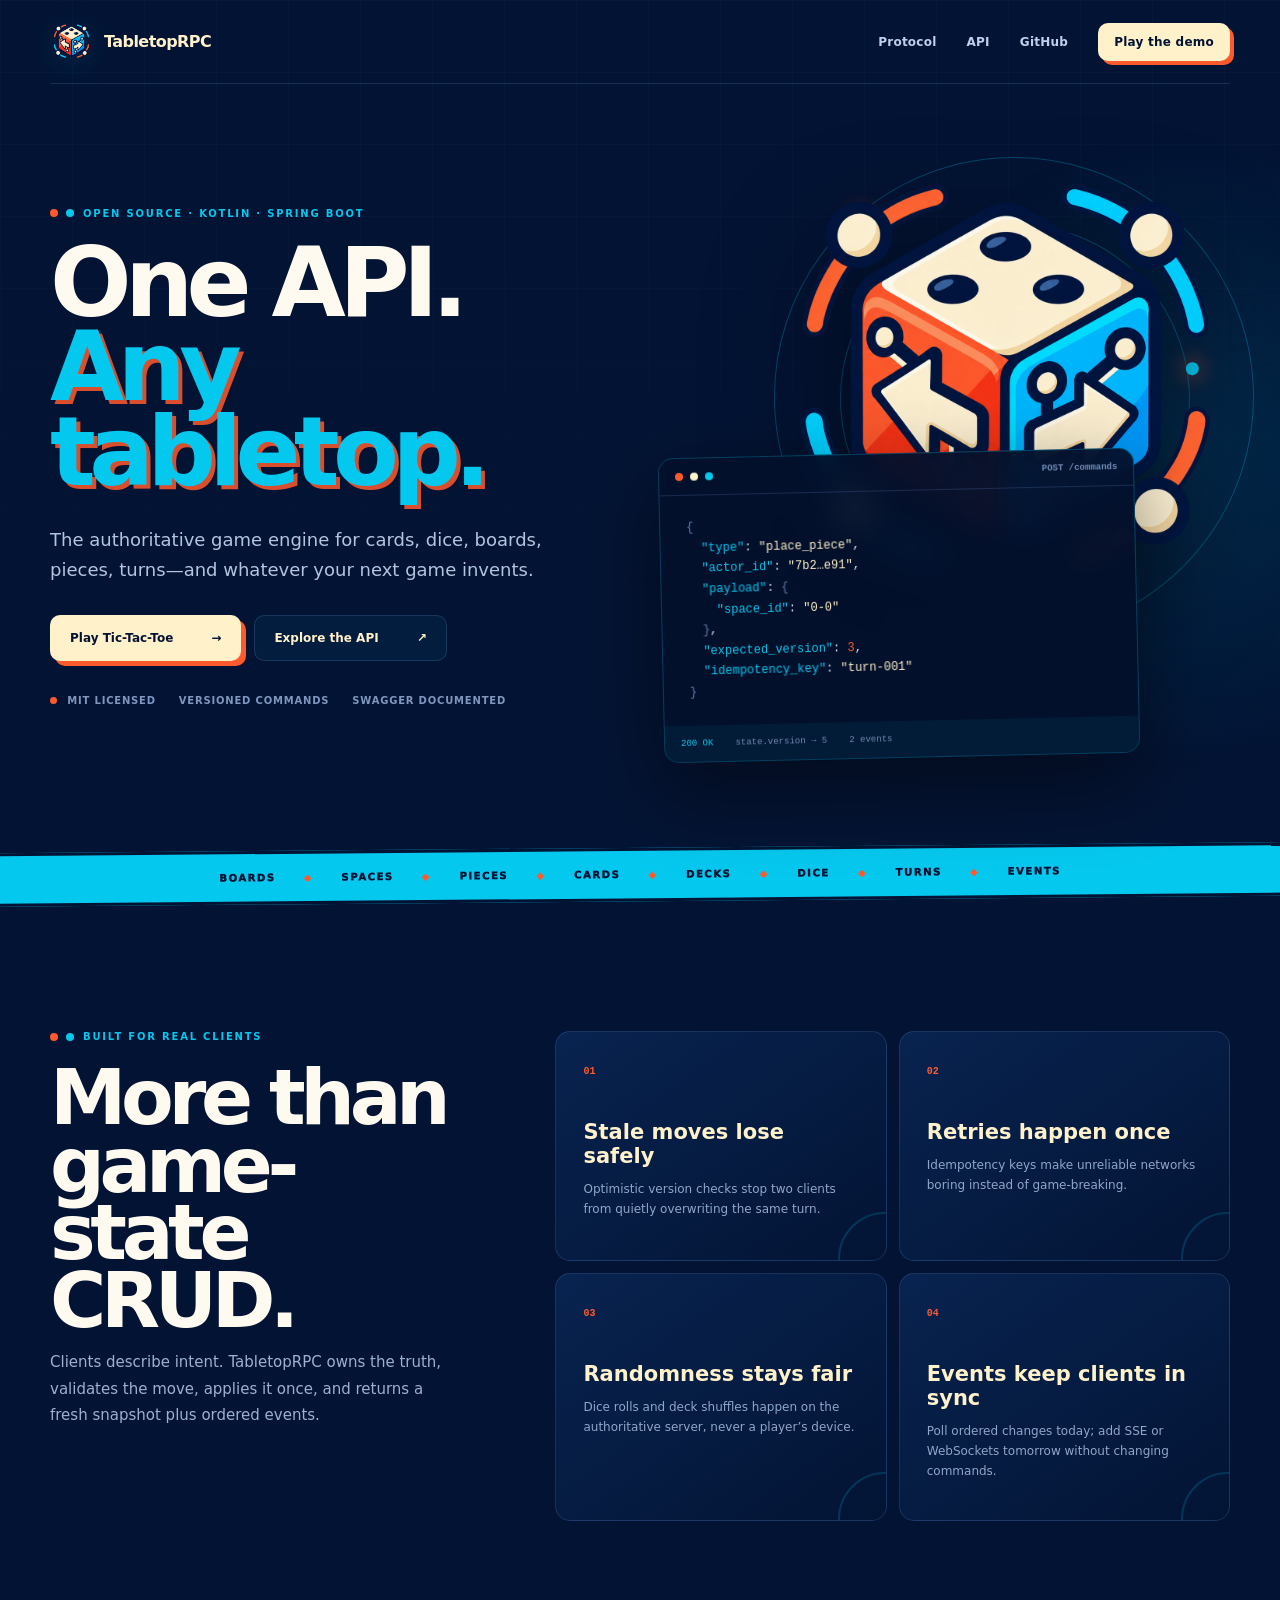
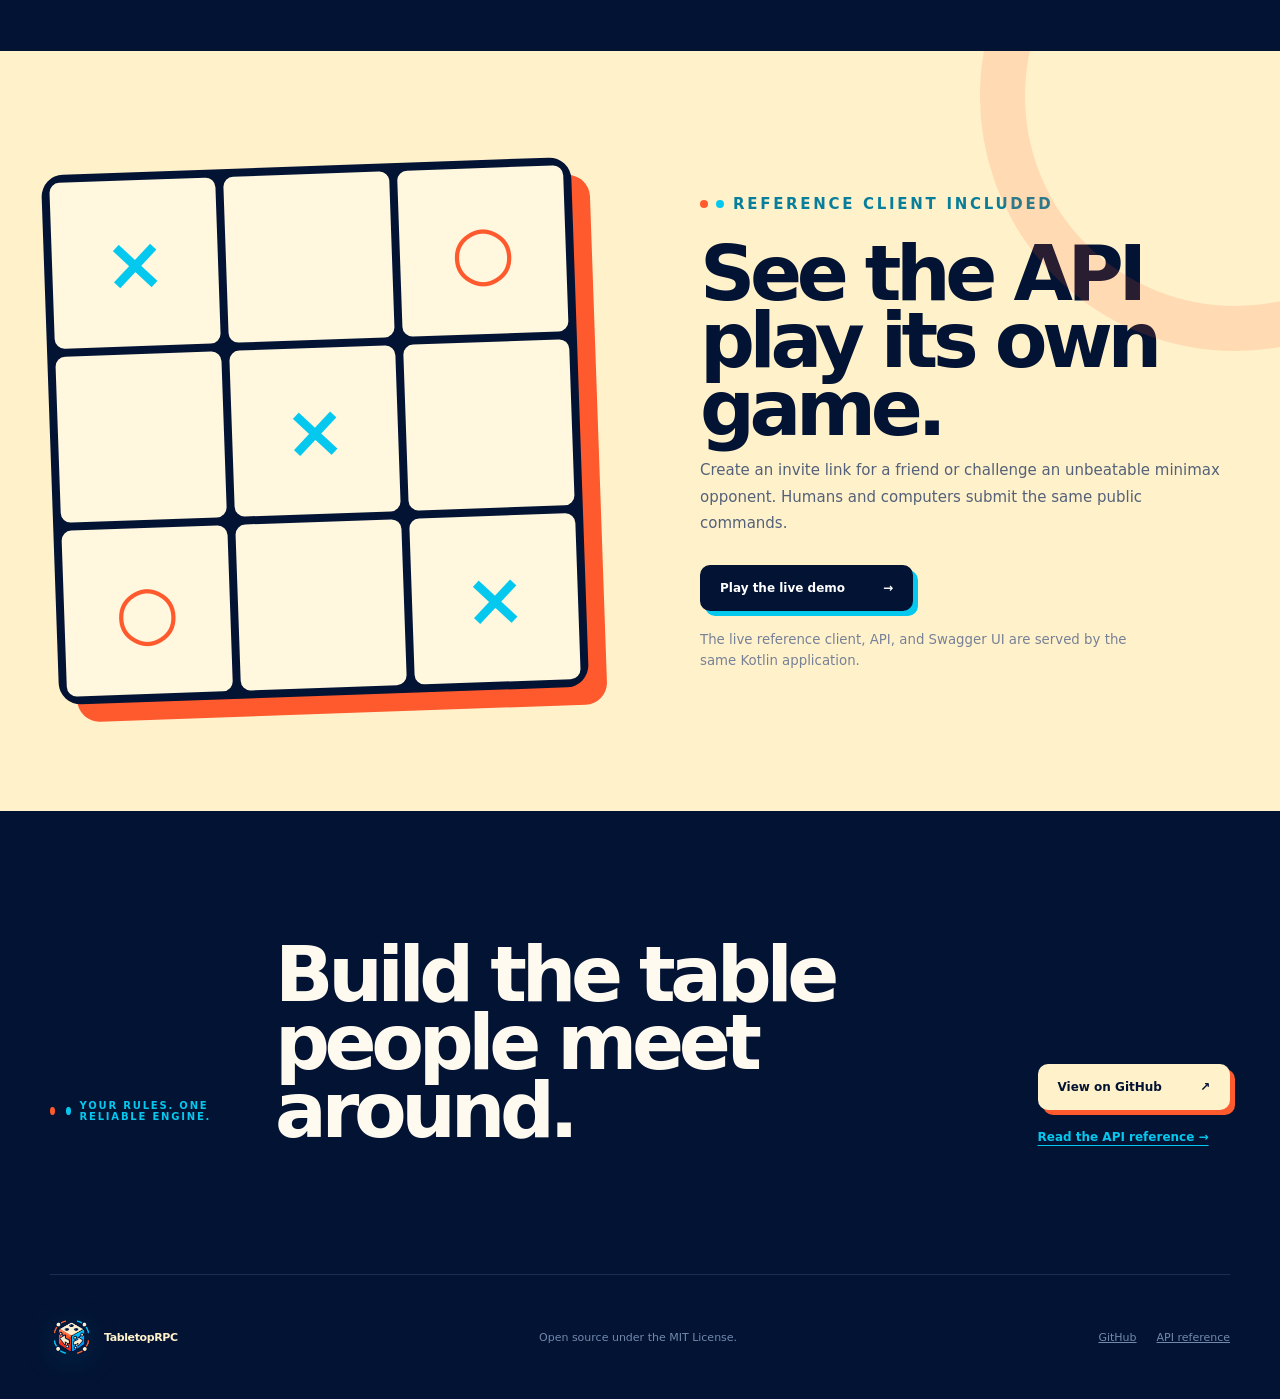
==== commit b8f1eb47: "Remove deployment section from project site" ====
--- a/site/index.html
+++ b/site/index.html
@@ -25,7 +25,6 @@
     <a class="logo" href="#top"><img src="assets/tabletoprpc-logo.png" alt="">TabletopRPC</a>
     <nav aria-label="Main navigation">
       <a href="#protocol">Protocol</a>
-      <a href="#deployment">Deployment</a>
       <a href="api.html">API</a>
       <a href="https://github.com/KopitarFan/tabletop-rpc">GitHub</a>
       <a class="nav-cta" href="https://tabletoprpc.miguelrodriguez.net/">Play the demo</a>
@@ -99,25 +98,6 @@
       </div>
     </section>
 
-    <section id="deployment" class="deployment-section">
-      <div class="shell deployment-grid">
-        <div>
-          <p class="kicker"><span></span> Public beta · Live infrastructure</p>
-          <h2>From intent<br>to the edge.</h2>
-          <p>TabletopRPC is not just a local sample. The Kotlin service runs in a Docker container on Vultr, with Caddy at the origin and Cloudflare providing DNS, strict TLS, and edge proxying.</p>
-          <div class="deployment-links">
-            <a class="button primary" href="https://tabletoprpc.miguelrodriguez.net/">Play the live demo <span>→</span></a>
-            <a class="text-link" href="https://tabletoprpc.miguelrodriguez.net/docs">Open Swagger ↗</a>
-          </div>
-        </div>
-        <ol class="deployment-flow" aria-label="TabletopRPC deployment path">
-          <li><span>01</span><div><strong>Cloudflare edge</strong><small>DNS · TLS · HTTP proxy</small></div></li>
-          <li><span>02</span><div><strong>Caddy on Vultr</strong><small>Strict origin TLS · reverse proxy</small></div></li>
-          <li><span>03</span><div><strong>Kotlin container</strong><small>Spring Boot · authoritative game state</small></div></li>
-        </ol>
-      </div>
-    </section>
-
     <section class="cta shell section">
       <p class="kicker"><span></span> Your rules. One reliable engine.</p>
       <h2>Build the table<br>people meet around.</h2>
--- a/site/styles.css
+++ b/site/styles.css
@@ -50,7 +50,7 @@
 .section { padding-block:130px; }
 .protocol { display:grid; grid-template-columns:.76fr 1.24fr; gap:92px; }
 h2 { font-size:clamp(52px,6vw,78px); }
-.section-intro>p:last-child,.demo-copy>p,.deployment-grid>div>p:last-of-type { color:#9eb0ce; font-size:15px; line-height:1.75; }
+.section-intro>p:last-child,.demo-copy>p { color:#9eb0ce; font-size:15px; line-height:1.75; }
 .feature-grid { display:grid; grid-template-columns:1fr 1fr; gap:12px; }
 .feature-grid article { position:relative; min-height:230px; padding:27px; overflow:hidden; border:1px solid var(--line); border-radius:15px; background:linear-gradient(145deg,rgba(11,42,91,.72),rgba(4,21,53,.72)); }
 .feature-grid article::after { content:""; position:absolute; width:90px; height:90px; right:-46px; bottom:-46px; border:2px solid var(--cyan); border-radius:50%; opacity:.18; }
@@ -61,19 +61,13 @@
 .mini-board { aspect-ratio:1; display:grid; grid-template-columns:repeat(3,1fr); gap:8px; padding:8px; border-radius:22px; background:var(--navy); box-shadow:18px 18px 0 var(--coral); transform:rotate(-2deg); }
 .mini-board span { display:grid; place-items:center; border-radius:10px; background:#fff8df; color:var(--cyan); font:900 74px/1 system-ui; }.mini-board .o { color:var(--coral); }
 .demo-copy h2 { color:var(--navy); }.demo-copy .kicker { color:#087e9a; }.demo-copy>p { color:#53617a; }.light { margin-top:14px; color:white; background:var(--navy); box-shadow:5px 5px 0 var(--cyan); }.demo-copy small { display:block; max-width:430px; margin-top:19px; color:#778197; line-height:1.55; }
-.deployment-section { padding:118px 0; background:var(--navy-2); border-block:1px solid var(--line); }
-.deployment-grid { display:grid; grid-template-columns:.9fr 1.1fr; gap:100px; align-items:center; }
-.deployment-links { display:flex; flex-wrap:wrap; align-items:center; gap:23px; margin-top:29px; }.text-link { color:var(--cyan); font-size:12px; font-weight:850; text-underline-offset:4px; }
-.deployment-flow { margin:0; padding:0; list-style:none; }
-.deployment-flow li { display:grid; grid-template-columns:52px 1fr; gap:18px; align-items:center; margin-bottom:11px; padding:22px; border:1px solid var(--line); border-radius:14px; background:rgba(3,19,51,.5); }
-.deployment-flow li>span { display:grid; place-items:center; width:40px; height:40px; color:var(--navy); background:var(--cyan); border-radius:50%; font:900 10px ui-monospace,monospace; }.deployment-flow li:nth-child(2)>span{background:var(--cream)}.deployment-flow li:nth-child(3)>span{background:var(--coral)}
-.deployment-flow strong,.deployment-flow small { display:block; }.deployment-flow strong { margin-bottom:5px; color:var(--cream); font-size:20px; }.deployment-flow small { color:#869dc1; font-size:11px; }
+.text-link { color:var(--cyan); font-size:12px; font-weight:850; text-underline-offset:4px; }
 .cta { display:grid; grid-template-columns:180px 1fr auto; align-items:end; gap:45px; }.cta h2 { max-width:700px; }.cta>div { display:flex; flex-direction:column; gap:20px; align-items:flex-start; }
 .footer { display:flex; justify-content:space-between; align-items:center; min-height:125px; border-top:1px solid var(--line); color:#7289ae; font-size:11px; }.footer div{display:flex;gap:20px}
 .api-page { padding:85px 0 125px; }.api-hero { max-width:840px; margin-bottom:75px; }.api-hero h1 { color:var(--cream); font-size:clamp(58px,7vw,86px); }.api-hero p { color:#9fb2d2; font-size:17px; line-height:1.7; }
 .endpoints { border-top:1px solid var(--line); }.endpoint { display:grid; grid-template-columns:90px 1fr 1fr; gap:20px; padding:23px 18px; border-bottom:1px solid var(--line); align-items:start; transition:.15s; }.endpoint:hover{background:rgba(5,200,239,.05)}
 .method { width:max-content; padding:6px 8px; border-radius:6px; color:var(--navy); background:var(--cyan); font:900 9px ui-monospace,monospace; }.endpoint code{color:var(--cream);font-size:12px}.endpoint p{margin:0;color:#8fa4c6;font-size:12px}
 .api-callout { display:flex; justify-content:space-between; gap:40px; margin-top:60px; padding:30px; border:1px solid rgba(255,90,45,.38); border-radius:16px; background:linear-gradient(120deg,rgba(255,90,45,.18),rgba(5,200,239,.1)); }.api-callout p{margin:5px 0 0;color:#9fb3d3}.api-callout .button{color:var(--navy);background:var(--cream);box-shadow:4px 4px 0 var(--coral)}
-@media(max-width:900px){nav>a:not(.nav-cta){display:none}.hero,.protocol,.demo-grid,.deployment-grid{grid-template-columns:1fr}.hero{gap:35px}.brand-stage{min-height:620px}.protocol,.demo-grid,.deployment-grid{gap:60px}.cta{grid-template-columns:1fr}.mini-board{max-width:520px}.endpoint{grid-template-columns:70px 1fr}.endpoint p{grid-column:2}.api-callout{flex-direction:column;align-items:flex-start}}
-@media(max-width:560px){.shell{width:calc(100% - 26px)}.nav{height:70px}.logo img{width:38px;height:38px}.hero{padding-block:55px 75px;min-height:auto}.hero-actions{flex-direction:column}.button{width:100%}.proof{flex-wrap:wrap}.brand-stage{min-height:470px}.hero-logo{width:105%;right:-10%;top:0}.orbit-one{width:390px;height:390px;right:-85px}.orbit-two{width:270px;height:270px}.terminal{width:100%;left:0;bottom:0}.terminal pre{font-size:10px;padding:17px}.section{padding-block:88px}.feature-grid{grid-template-columns:1fr}.demo-section,.deployment-section{padding:80px 0}.mini-board span{font-size:50px}.deployment-links{align-items:stretch;flex-direction:column}.footer{align-items:flex-start;flex-direction:column;padding:28px 0;gap:20px}.api-callout{padding:22px}}
+@media(max-width:900px){nav>a:not(.nav-cta){display:none}.hero,.protocol,.demo-grid{grid-template-columns:1fr}.hero{gap:35px}.brand-stage{min-height:620px}.protocol,.demo-grid{gap:60px}.cta{grid-template-columns:1fr}.mini-board{max-width:520px}.endpoint{grid-template-columns:70px 1fr}.endpoint p{grid-column:2}.api-callout{flex-direction:column;align-items:flex-start}}
+@media(max-width:560px){.shell{width:calc(100% - 26px)}.nav{height:70px}.logo img{width:38px;height:38px}.hero{padding-block:55px 75px;min-height:auto}.hero-actions{flex-direction:column}.button{width:100%}.proof{flex-wrap:wrap}.brand-stage{min-height:470px}.hero-logo{width:105%;right:-10%;top:0}.orbit-one{width:390px;height:390px;right:-85px}.orbit-two{width:270px;height:270px}.terminal{width:100%;left:0;bottom:0}.terminal pre{font-size:10px;padding:17px}.section{padding-block:88px}.feature-grid{grid-template-columns:1fr}.demo-section{padding:80px 0}.mini-board span{font-size:50px}.footer{align-items:flex-start;flex-direction:column;padding:28px 0;gap:20px}.api-callout{padding:22px}}
 @media(prefers-reduced-motion:reduce){html{scroll-behavior:auto}.hero-logo{animation:none}.button{transition:none}}
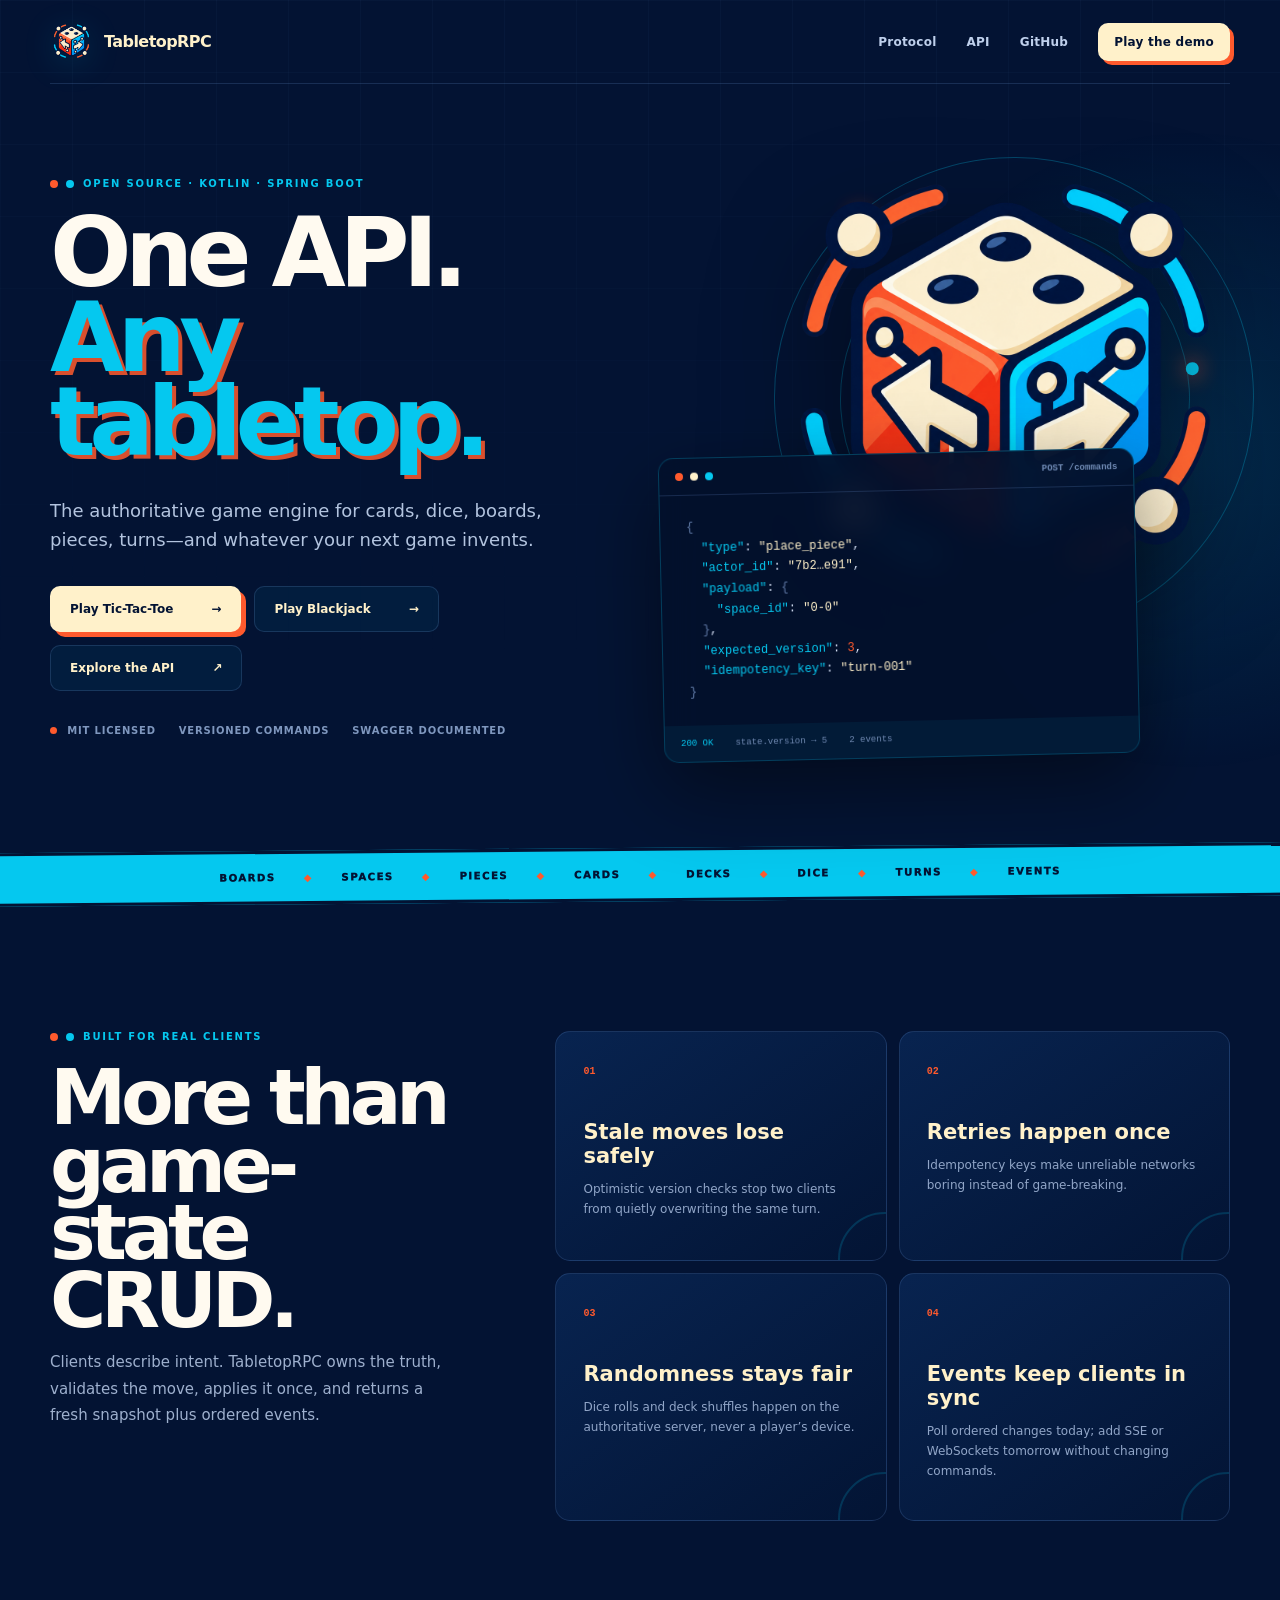
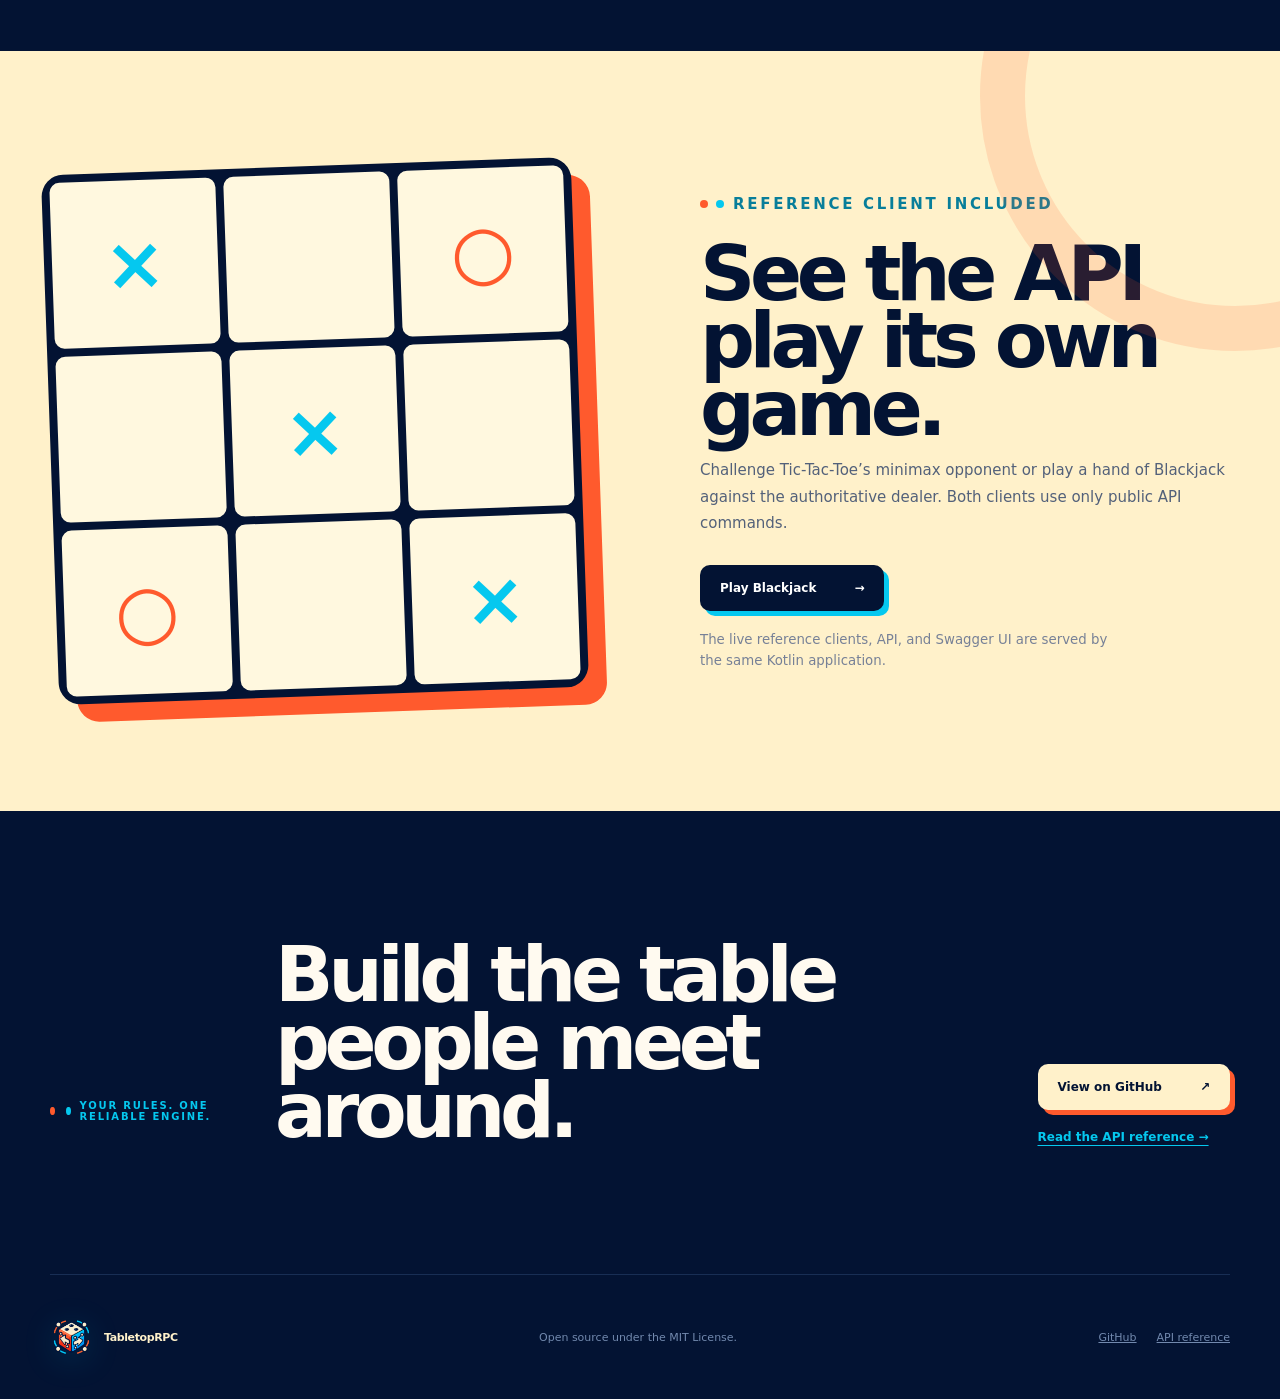
==== commit 2508605c: "Add API-powered Blackjack demo" ====
--- a/site/index.html
+++ b/site/index.html
@@ -39,6 +39,7 @@
         <p class="hero-lede">The authoritative game engine for cards, dice, boards, pieces, turns—and whatever your next game invents.</p>
         <div class="hero-actions">
           <a class="button primary" href="https://tabletoprpc.miguelrodriguez.net/">Play Tic-Tac-Toe <span>→</span></a>
+          <a class="button secondary" href="https://tabletoprpc.miguelrodriguez.net/blackjack.html">Play Blackjack <span>→</span></a>
           <a class="button secondary" href="api.html">Explore the API <span>↗</span></a>
         </div>
         <div class="proof"><span><i></i> MIT licensed</span><span>Versioned commands</span><span>Swagger documented</span></div>
@@ -91,9 +92,9 @@
         <div class="demo-copy">
           <p class="kicker"><span></span> Reference client included</p>
           <h2>See the API<br>play its own game.</h2>
-          <p>Create an invite link for a friend or challenge an unbeatable minimax opponent. Humans and computers submit the same public commands.</p>
-          <a class="button light" href="https://tabletoprpc.miguelrodriguez.net/">Play the live demo <span>→</span></a>
-          <small>The live reference client, API, and Swagger UI are served by the same Kotlin application.</small>
+          <p>Challenge Tic-Tac-Toe’s minimax opponent or play a hand of Blackjack against the authoritative dealer. Both clients use only public API commands.</p>
+          <a class="button light" href="https://tabletoprpc.miguelrodriguez.net/blackjack.html">Play Blackjack <span>→</span></a>
+          <small>The live reference clients, API, and Swagger UI are served by the same Kotlin application.</small>
         </div>
       </div>
     </section>
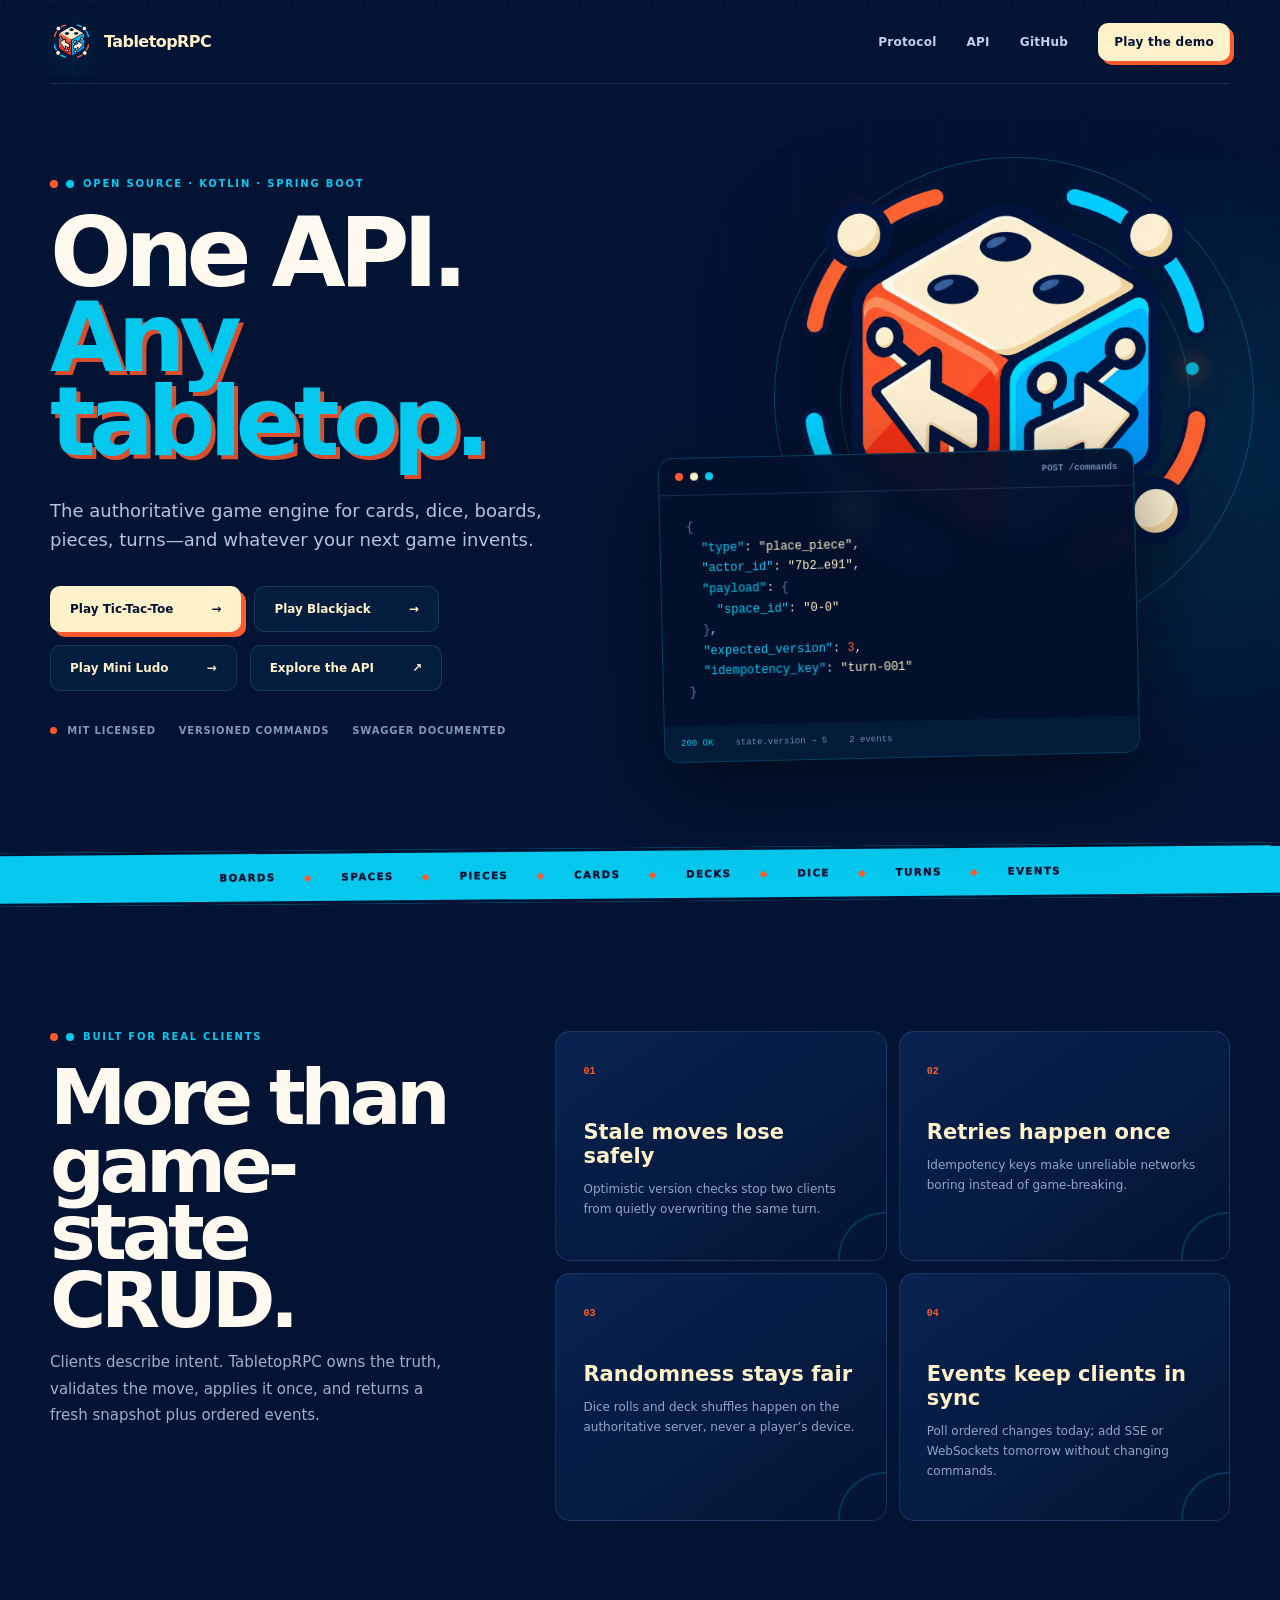
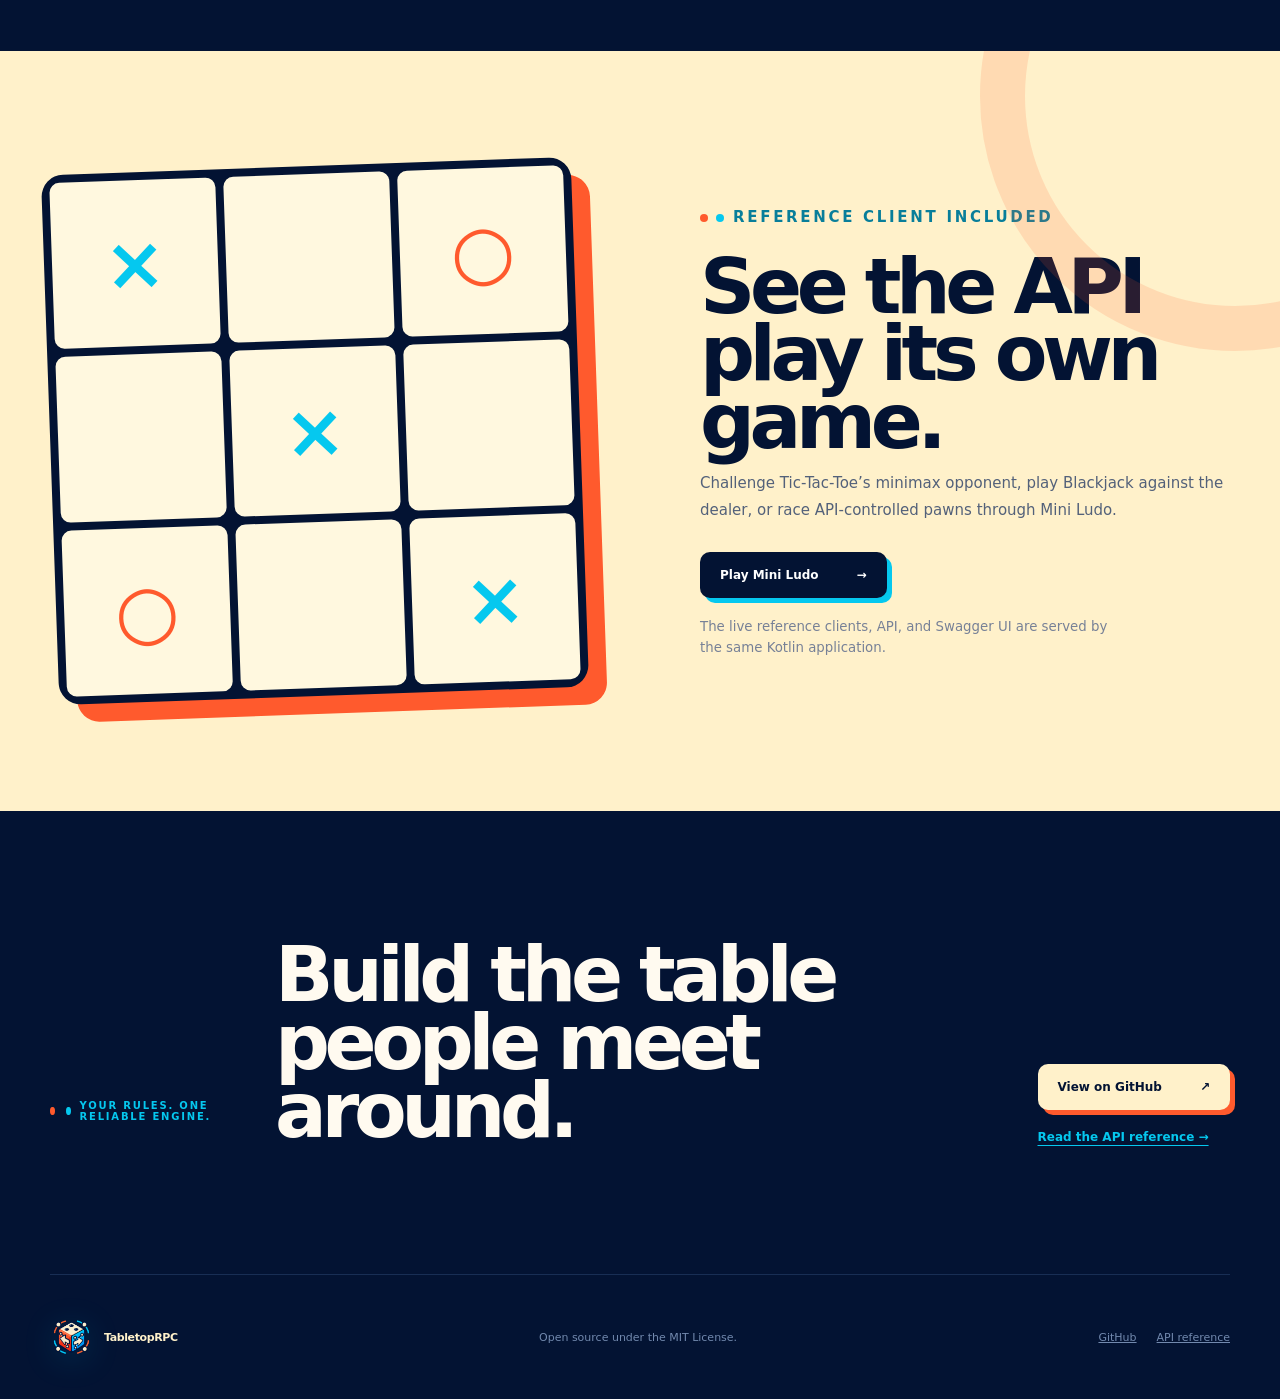
==== commit 27af3a76: "Add API-powered Mini Ludo demo" ====
--- a/site/index.html
+++ b/site/index.html
@@ -40,6 +40,7 @@
         <div class="hero-actions">
           <a class="button primary" href="https://tabletoprpc.miguelrodriguez.net/">Play Tic-Tac-Toe <span>→</span></a>
           <a class="button secondary" href="https://tabletoprpc.miguelrodriguez.net/blackjack.html">Play Blackjack <span>→</span></a>
+          <a class="button secondary" href="https://tabletoprpc.miguelrodriguez.net/ludo.html">Play Mini Ludo <span>→</span></a>
           <a class="button secondary" href="api.html">Explore the API <span>↗</span></a>
         </div>
         <div class="proof"><span><i></i> MIT licensed</span><span>Versioned commands</span><span>Swagger documented</span></div>
@@ -92,8 +93,8 @@
         <div class="demo-copy">
           <p class="kicker"><span></span> Reference client included</p>
           <h2>See the API<br>play its own game.</h2>
-          <p>Challenge Tic-Tac-Toe’s minimax opponent or play a hand of Blackjack against the authoritative dealer. Both clients use only public API commands.</p>
-          <a class="button light" href="https://tabletoprpc.miguelrodriguez.net/blackjack.html">Play Blackjack <span>→</span></a>
+          <p>Challenge Tic-Tac-Toe’s minimax opponent, play Blackjack against the dealer, or race API-controlled pawns through Mini Ludo.</p>
+          <a class="button light" href="https://tabletoprpc.miguelrodriguez.net/ludo.html">Play Mini Ludo <span>→</span></a>
           <small>The live reference clients, API, and Swagger UI are served by the same Kotlin application.</small>
         </div>
       </div>
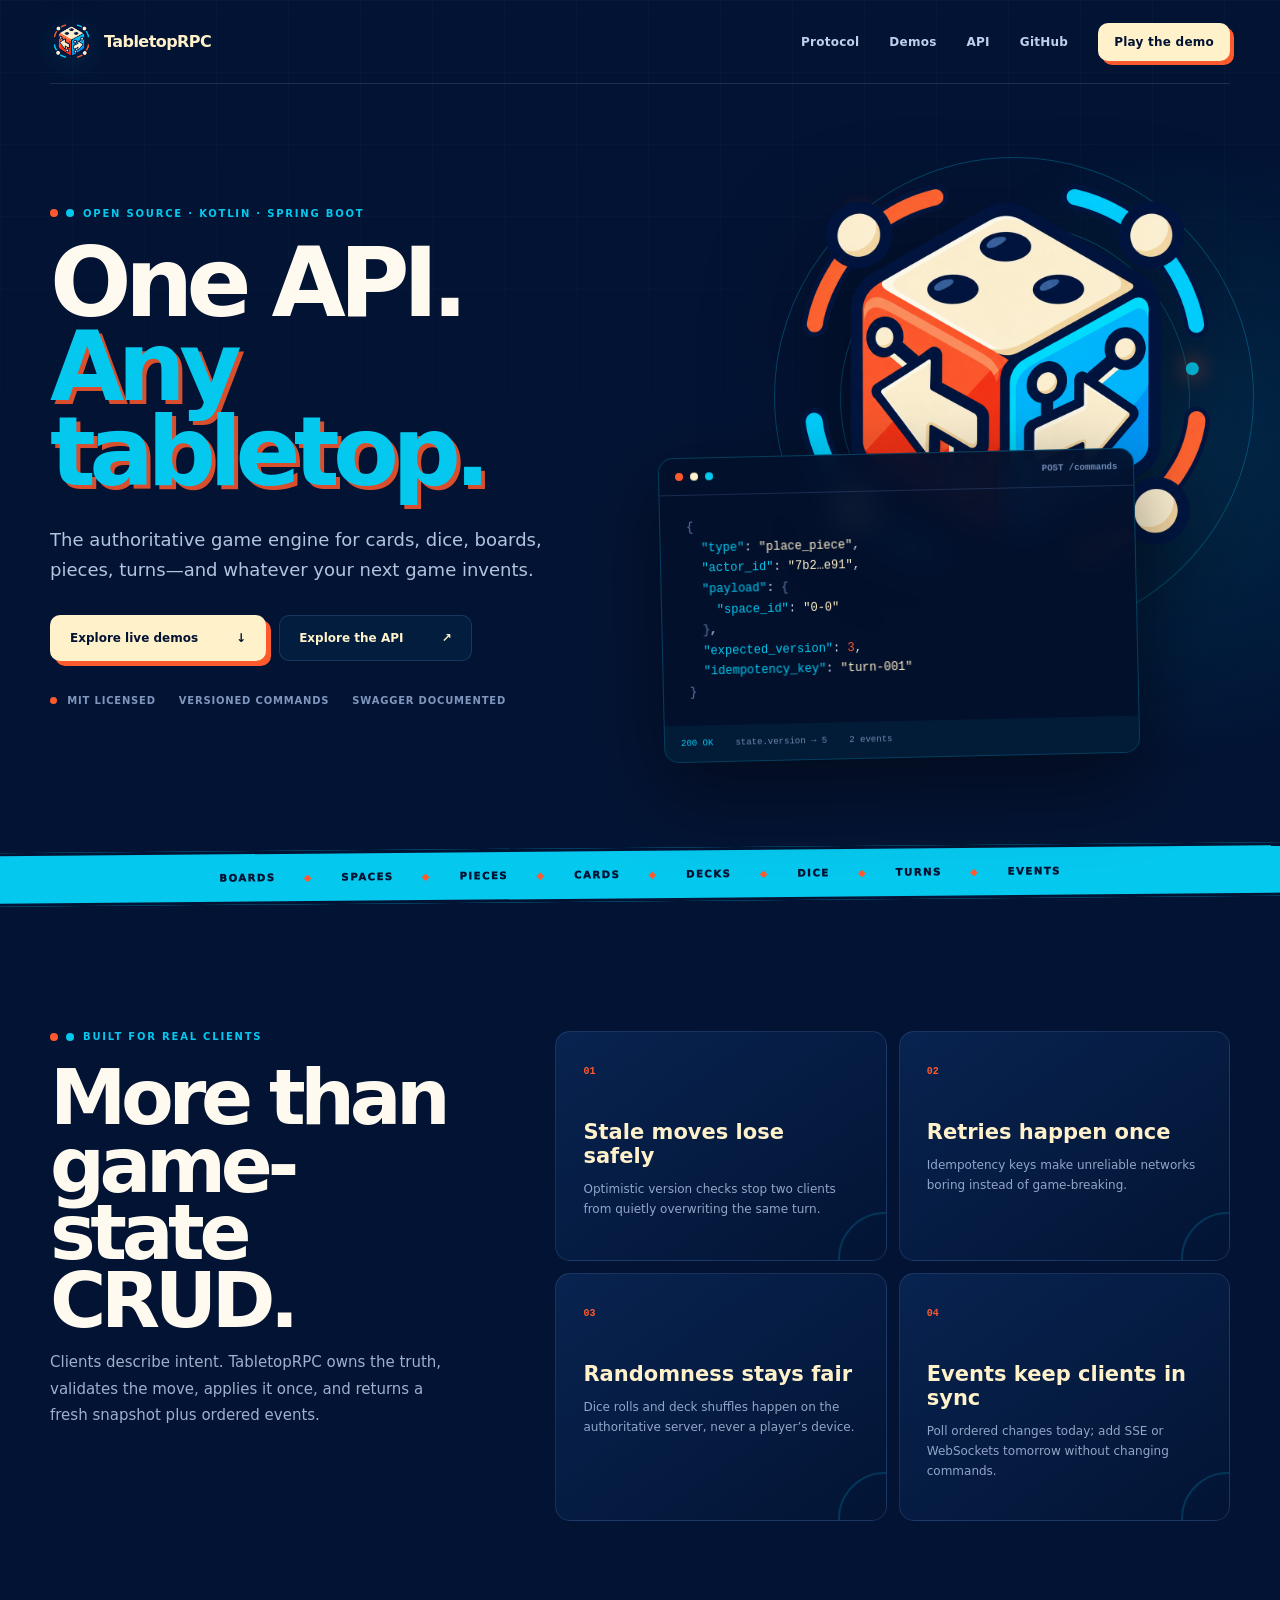
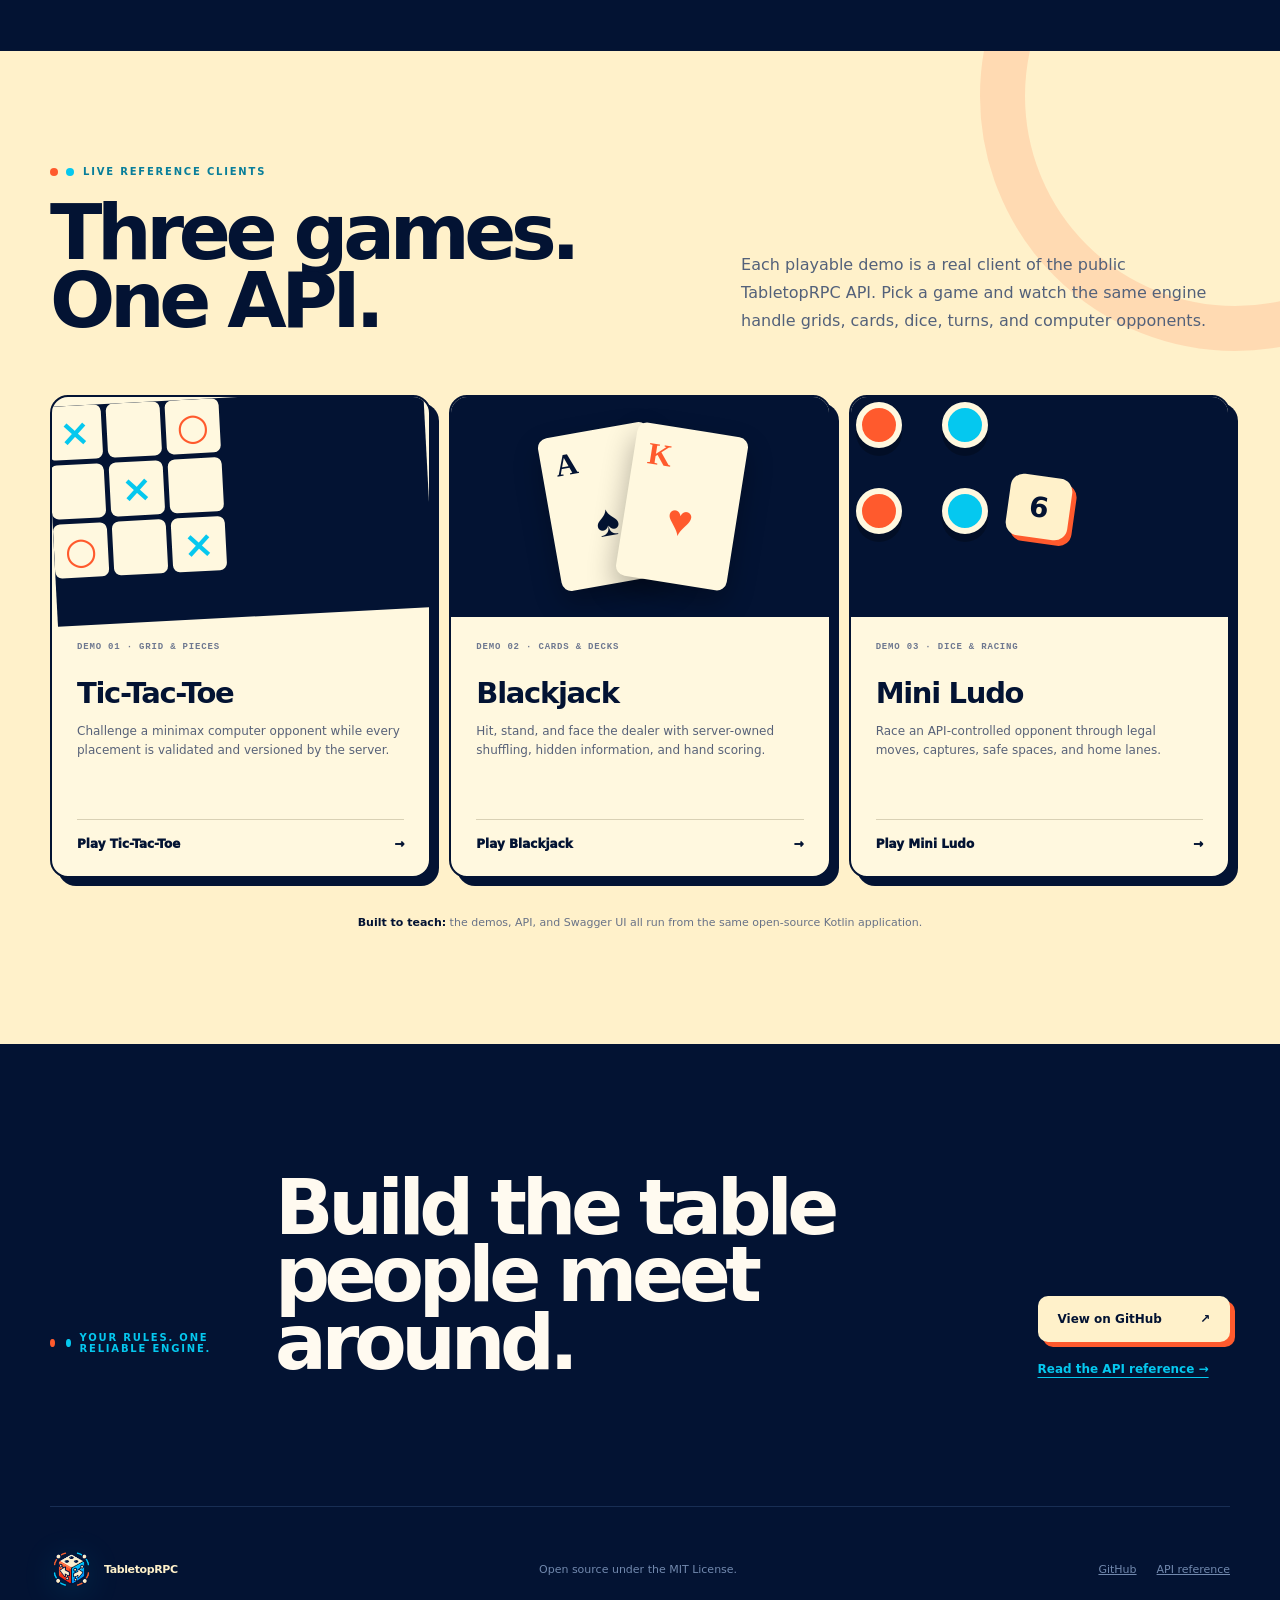
==== commit 5b92ce74: "Showcase every playable game demo" ====
--- a/site/index.html
+++ b/site/index.html
@@ -25,6 +25,7 @@
     <a class="logo" href="#top"><img src="assets/tabletoprpc-logo.png" alt="">TabletopRPC</a>
     <nav aria-label="Main navigation">
       <a href="#protocol">Protocol</a>
+      <a href="#demos">Demos</a>
       <a href="api.html">API</a>
       <a href="https://github.com/KopitarFan/tabletop-rpc">GitHub</a>
       <a class="nav-cta" href="https://tabletoprpc.miguelrodriguez.net/">Play the demo</a>
@@ -38,9 +39,7 @@
         <h1>One API.<br><em>Any tabletop.</em></h1>
         <p class="hero-lede">The authoritative game engine for cards, dice, boards, pieces, turns—and whatever your next game invents.</p>
         <div class="hero-actions">
-          <a class="button primary" href="https://tabletoprpc.miguelrodriguez.net/">Play Tic-Tac-Toe <span>→</span></a>
-          <a class="button secondary" href="https://tabletoprpc.miguelrodriguez.net/blackjack.html">Play Blackjack <span>→</span></a>
-          <a class="button secondary" href="https://tabletoprpc.miguelrodriguez.net/ludo.html">Play Mini Ludo <span>→</span></a>
+          <a class="button primary" href="#demos">Explore live demos <span>↓</span></a>
           <a class="button secondary" href="api.html">Explore the API <span>↗</span></a>
         </div>
         <div class="proof"><span><i></i> MIT licensed</span><span>Versioned commands</span><span>Swagger documented</span></div>
@@ -83,20 +82,27 @@
       </div>
     </section>
 
-    <section class="demo-section">
-      <div class="shell demo-grid">
-        <div class="mini-board" aria-hidden="true">
-          <span class="x">×</span><span></span><span class="o">○</span>
-          <span></span><span class="x">×</span><span></span>
-          <span class="o">○</span><span></span><span class="x">×</span>
+    <section id="demos" class="demo-section">
+      <div class="shell">
+        <div class="demo-heading">
+          <div><p class="kicker"><span></span> Live reference clients</p><h2>Three games.<br>One API.</h2></div>
+          <p>Each playable demo is a real client of the public TabletopRPC API. Pick a game and watch the same engine handle grids, cards, dice, turns, and computer opponents.</p>
         </div>
-        <div class="demo-copy">
-          <p class="kicker"><span></span> Reference client included</p>
-          <h2>See the API<br>play its own game.</h2>
-          <p>Challenge Tic-Tac-Toe’s minimax opponent, play Blackjack against the dealer, or race API-controlled pawns through Mini Ludo.</p>
-          <a class="button light" href="https://tabletoprpc.miguelrodriguez.net/ludo.html">Play Mini Ludo <span>→</span></a>
-          <small>The live reference clients, API, and Swagger UI are served by the same Kotlin application.</small>
+        <div class="game-grid">
+          <article class="game-card game-tic">
+            <div class="game-art tic-art" aria-hidden="true"><b>×</b><i></i><em>○</em><i></i><b>×</b><i></i><em>○</em><i></i><b>×</b></div>
+            <div class="game-body"><p class="game-number">DEMO 01 · GRID &amp; PIECES</p><h3>Tic-Tac-Toe</h3><p>Challenge a minimax computer opponent while every placement is validated and versioned by the server.</p><a href="https://tabletoprpc.miguelrodriguez.net/">Play Tic-Tac-Toe <span>→</span></a></div>
+          </article>
+          <article class="game-card game-blackjack">
+            <div class="game-art card-art" aria-hidden="true"><span>A<small>♠</small></span><span>K<small>♥</small></span></div>
+            <div class="game-body"><p class="game-number">DEMO 02 · CARDS &amp; DECKS</p><h3>Blackjack</h3><p>Hit, stand, and face the dealer with server-owned shuffling, hidden information, and hand scoring.</p><a href="https://tabletoprpc.miguelrodriguez.net/blackjack.html">Play Blackjack <span>→</span></a></div>
+          </article>
+          <article class="game-card game-ludo">
+            <div class="game-art ludo-art" aria-hidden="true"><span></span><span></span><span></span><span></span><i>6</i></div>
+            <div class="game-body"><p class="game-number">DEMO 03 · DICE &amp; RACING</p><h3>Mini Ludo</h3><p>Race an API-controlled opponent through legal moves, captures, safe spaces, and home lanes.</p><a href="https://tabletoprpc.miguelrodriguez.net/ludo.html">Play Mini Ludo <span>→</span></a></div>
+          </article>
         </div>
+        <p class="demo-note"><b>Built to teach:</b> the demos, API, and Swagger UI all run from the same open-source Kotlin application.</p>
       </div>
     </section>
 
--- a/site/styles.css
+++ b/site/styles.css
@@ -55,12 +55,15 @@
 .feature-grid article { position:relative; min-height:230px; padding:27px; overflow:hidden; border:1px solid var(--line); border-radius:15px; background:linear-gradient(145deg,rgba(11,42,91,.72),rgba(4,21,53,.72)); }
 .feature-grid article::after { content:""; position:absolute; width:90px; height:90px; right:-46px; bottom:-46px; border:2px solid var(--cyan); border-radius:50%; opacity:.18; }
 .feature-grid span { color:var(--coral); font:900 10px ui-monospace,monospace; }.feature-grid h3 { margin:42px 0 10px; color:var(--cream); font-size:21px; }.feature-grid p { color:#91a6c8; font-size:12px; line-height:1.65; }
-.demo-section { position:relative; padding:115px 0; color:var(--navy); background:var(--cream); overflow:hidden; }
+.demo-section { position:relative; padding:115px 0; color:var(--navy); background:var(--cream); overflow:hidden; scroll-margin-top:30px; }
 .demo-section::after { content:""; position:absolute; width:420px; height:420px; right:-210px; top:-210px; border:45px solid var(--coral); border-radius:50%; opacity:.15; }
-.demo-grid { display:grid; grid-template-columns:1fr 1fr; gap:120px; align-items:center; }
-.mini-board { aspect-ratio:1; display:grid; grid-template-columns:repeat(3,1fr); gap:8px; padding:8px; border-radius:22px; background:var(--navy); box-shadow:18px 18px 0 var(--coral); transform:rotate(-2deg); }
-.mini-board span { display:grid; place-items:center; border-radius:10px; background:#fff8df; color:var(--cyan); font:900 74px/1 system-ui; }.mini-board .o { color:var(--coral); }
-.demo-copy h2 { color:var(--navy); }.demo-copy .kicker { color:#087e9a; }.demo-copy>p { color:#53617a; }.light { margin-top:14px; color:white; background:var(--navy); box-shadow:5px 5px 0 var(--cyan); }.demo-copy small { display:block; max-width:430px; margin-top:19px; color:#778197; line-height:1.55; }
+.demo-heading { position:relative; z-index:1; display:grid; grid-template-columns:1fr .8fr; gap:80px; align-items:end; margin-bottom:60px; }.demo-heading h2{color:var(--navy)}.demo-heading .kicker{color:#087e9a}.demo-heading>p{max-width:520px;margin:0;color:#53617a;font-size:16px;line-height:1.75}
+.game-grid { position:relative; z-index:1; display:grid; grid-template-columns:repeat(3,1fr); gap:18px; }.game-card{display:flex;min-width:0;flex-direction:column;overflow:hidden;border:2px solid var(--navy);border-radius:18px;background:#fff8df;box-shadow:8px 8px 0 var(--navy);transition:.18s ease}.game-card:hover{transform:translate(-3px,-3px);box-shadow:11px 11px 0 var(--navy)}
+.game-art{height:220px;display:grid;place-items:center;background:var(--navy);overflow:hidden}.game-body{display:flex;flex:1;flex-direction:column;padding:25px}.game-number{margin:0 0 24px;color:#6e7890;font:900 9px ui-monospace,monospace;letter-spacing:.09em}.game-body h3{margin:0;color:var(--navy);font-size:29px;letter-spacing:-.045em}.game-body>p:not(.game-number){min-height:75px;margin:12px 0 22px;color:#586279;font-size:12px;line-height:1.65}.game-body a{display:flex;justify-content:space-between;margin-top:auto;padding-top:17px;border-top:1px solid #d9d1b5;color:var(--navy);font-size:12px;font-weight:950;text-decoration:none}.game-body a:hover{color:#087e9a}
+.tic-art{grid-template:repeat(3,54px)/repeat(3,54px);gap:5px;transform:rotate(-3deg)}.tic-art>*{display:grid;width:54px;height:54px;place-items:center;margin:0;border-radius:7px;background:#fff8df;font:900 37px/1 system-ui;font-style:normal}.tic-art b{color:var(--cyan)}.tic-art em{color:var(--coral)}
+.card-art{position:relative}.card-art>span{position:absolute;display:flex;width:112px;height:155px;flex-direction:column;padding:14px;border-radius:10px;background:#fff8df;color:var(--navy);font:900 31px/1 Georgia,serif;box-shadow:0 13px 28px rgba(0,0,0,.3);transform:translateX(-35px) rotate(-10deg)}.card-art>span+span{color:var(--coral);transform:translateX(42px) rotate(9deg)}.card-art small{margin:auto;font-size:44px}
+.ludo-art{position:relative;grid-template:repeat(2,56px)/repeat(2,56px);gap:30px}.ludo-art span{width:46px;height:46px;border:6px solid #fff8df;border-radius:50%;background:var(--coral);box-shadow:0 8px 0 rgba(0,0,0,.25)}.ludo-art span:nth-child(even){background:var(--cyan)}.ludo-art i{position:absolute;display:grid;width:62px;height:62px;place-items:center;border-radius:13px;background:var(--cream);color:var(--navy);font:900 28px system-ui;box-shadow:5px 5px 0 var(--coral);transform:rotate(8deg)}
+.demo-note{position:relative;z-index:1;margin:38px 0 0;color:#687287;font-size:11px;text-align:center}.demo-note b{color:var(--navy)}
 .text-link { color:var(--cyan); font-size:12px; font-weight:850; text-underline-offset:4px; }
 .cta { display:grid; grid-template-columns:180px 1fr auto; align-items:end; gap:45px; }.cta h2 { max-width:700px; }.cta>div { display:flex; flex-direction:column; gap:20px; align-items:flex-start; }
 .footer { display:flex; justify-content:space-between; align-items:center; min-height:125px; border-top:1px solid var(--line); color:#7289ae; font-size:11px; }.footer div{display:flex;gap:20px}
@@ -68,6 +71,6 @@
 .endpoints { border-top:1px solid var(--line); }.endpoint { display:grid; grid-template-columns:90px 1fr 1fr; gap:20px; padding:23px 18px; border-bottom:1px solid var(--line); align-items:start; transition:.15s; }.endpoint:hover{background:rgba(5,200,239,.05)}
 .method { width:max-content; padding:6px 8px; border-radius:6px; color:var(--navy); background:var(--cyan); font:900 9px ui-monospace,monospace; }.endpoint code{color:var(--cream);font-size:12px}.endpoint p{margin:0;color:#8fa4c6;font-size:12px}
 .api-callout { display:flex; justify-content:space-between; gap:40px; margin-top:60px; padding:30px; border:1px solid rgba(255,90,45,.38); border-radius:16px; background:linear-gradient(120deg,rgba(255,90,45,.18),rgba(5,200,239,.1)); }.api-callout p{margin:5px 0 0;color:#9fb3d3}.api-callout .button{color:var(--navy);background:var(--cream);box-shadow:4px 4px 0 var(--coral)}
-@media(max-width:900px){nav>a:not(.nav-cta){display:none}.hero,.protocol,.demo-grid{grid-template-columns:1fr}.hero{gap:35px}.brand-stage{min-height:620px}.protocol,.demo-grid{gap:60px}.cta{grid-template-columns:1fr}.mini-board{max-width:520px}.endpoint{grid-template-columns:70px 1fr}.endpoint p{grid-column:2}.api-callout{flex-direction:column;align-items:flex-start}}
-@media(max-width:560px){.shell{width:calc(100% - 26px)}.nav{height:70px}.logo img{width:38px;height:38px}.hero{padding-block:55px 75px;min-height:auto}.hero-actions{flex-direction:column}.button{width:100%}.proof{flex-wrap:wrap}.brand-stage{min-height:470px}.hero-logo{width:105%;right:-10%;top:0}.orbit-one{width:390px;height:390px;right:-85px}.orbit-two{width:270px;height:270px}.terminal{width:100%;left:0;bottom:0}.terminal pre{font-size:10px;padding:17px}.section{padding-block:88px}.feature-grid{grid-template-columns:1fr}.demo-section{padding:80px 0}.mini-board span{font-size:50px}.footer{align-items:flex-start;flex-direction:column;padding:28px 0;gap:20px}.api-callout{padding:22px}}
+@media(max-width:900px){nav>a:not(.nav-cta){display:none}.hero,.protocol,.demo-heading{grid-template-columns:1fr}.hero{gap:35px}.brand-stage{min-height:620px}.protocol,.demo-heading{gap:40px}.game-grid{grid-template-columns:1fr 1fr}.game-ludo{grid-column:1/-1}.cta{grid-template-columns:1fr}.endpoint{grid-template-columns:70px 1fr}.endpoint p{grid-column:2}.api-callout{flex-direction:column;align-items:flex-start}}
+@media(max-width:560px){.shell{width:calc(100% - 26px)}.nav{height:70px}.logo img{width:38px;height:38px}.hero{padding-block:55px 75px;min-height:auto}.hero-actions{flex-direction:column}.button{width:100%}.proof{flex-wrap:wrap}.brand-stage{min-height:470px}.hero-logo{width:105%;right:-10%;top:0}.orbit-one{width:390px;height:390px;right:-85px}.orbit-two{width:270px;height:270px}.terminal{width:100%;left:0;bottom:0}.terminal pre{font-size:10px;padding:17px}.section{padding-block:88px}.feature-grid,.game-grid{grid-template-columns:1fr}.game-ludo{grid-column:auto}.demo-section{padding:80px 0}.game-art{height:195px}.footer{align-items:flex-start;flex-direction:column;padding:28px 0;gap:20px}.api-callout{padding:22px}}
 @media(prefers-reduced-motion:reduce){html{scroll-behavior:auto}.hero-logo{animation:none}.button{transition:none}}
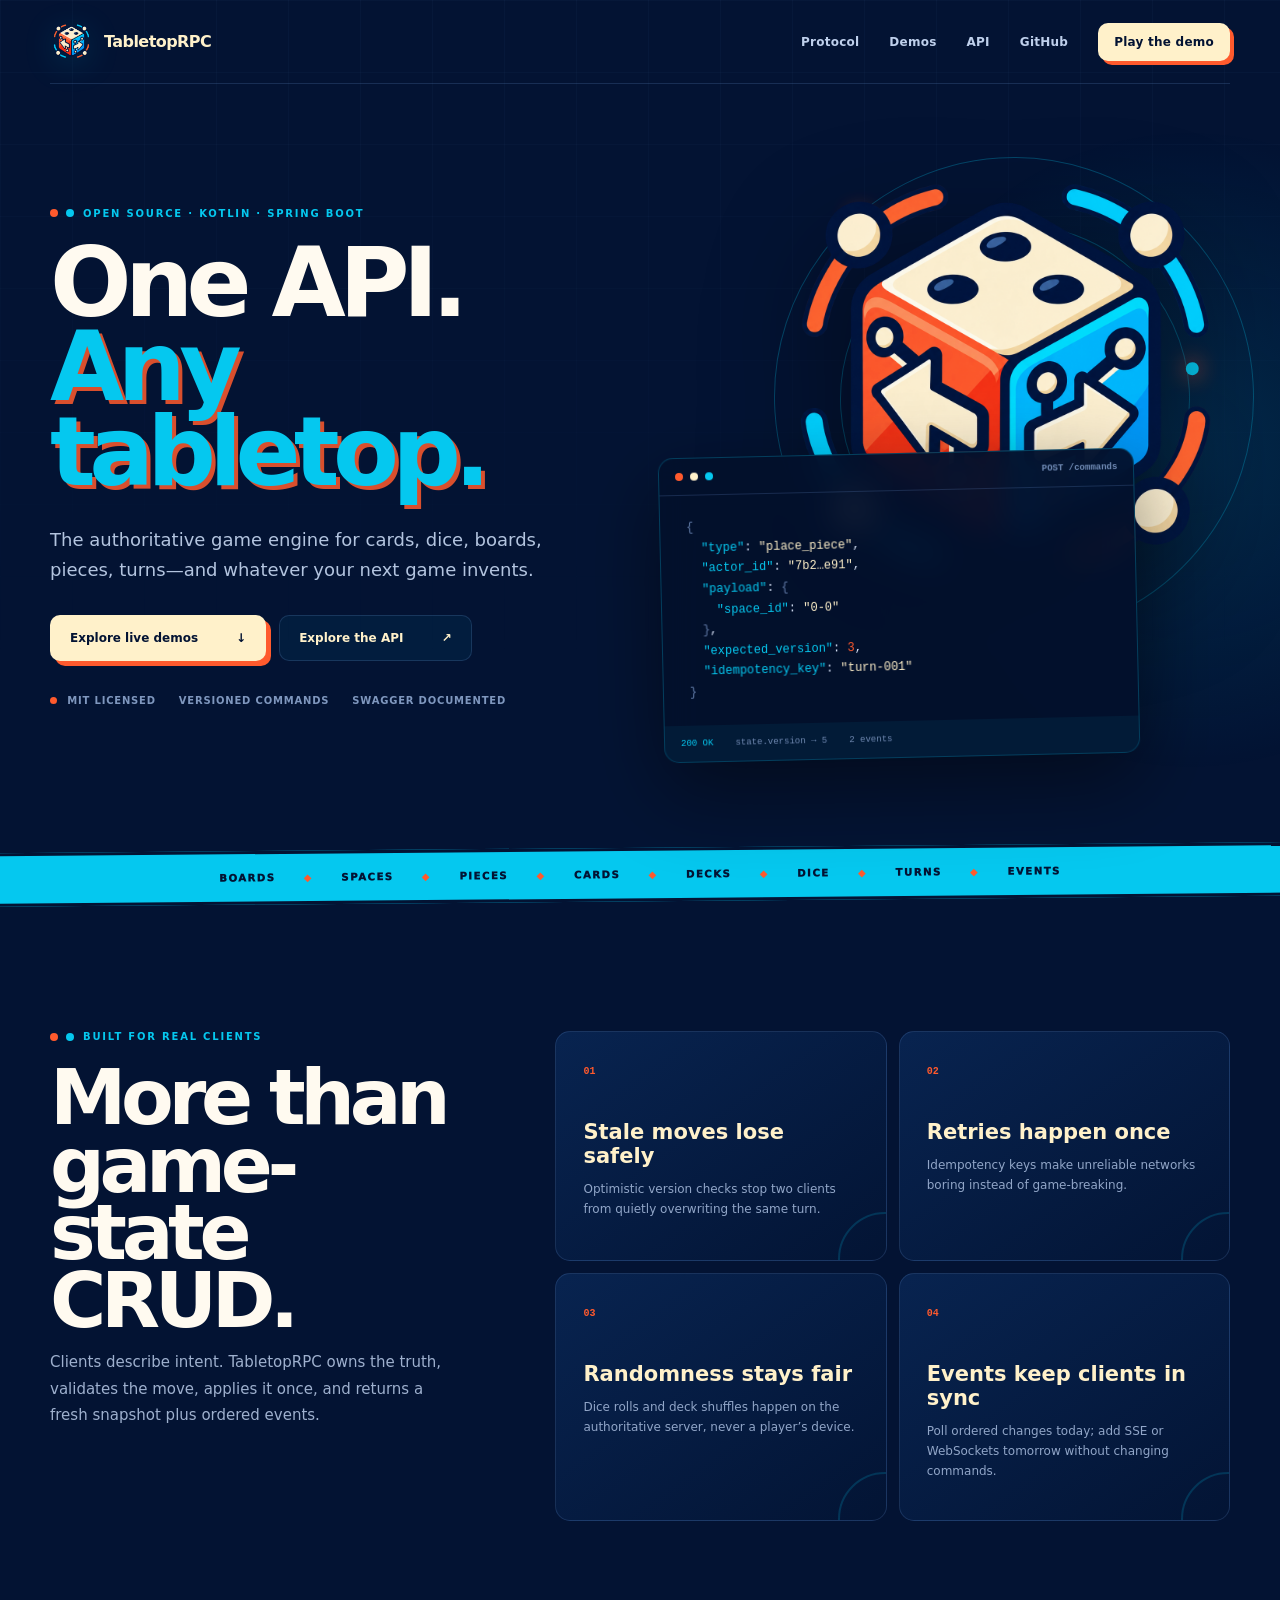
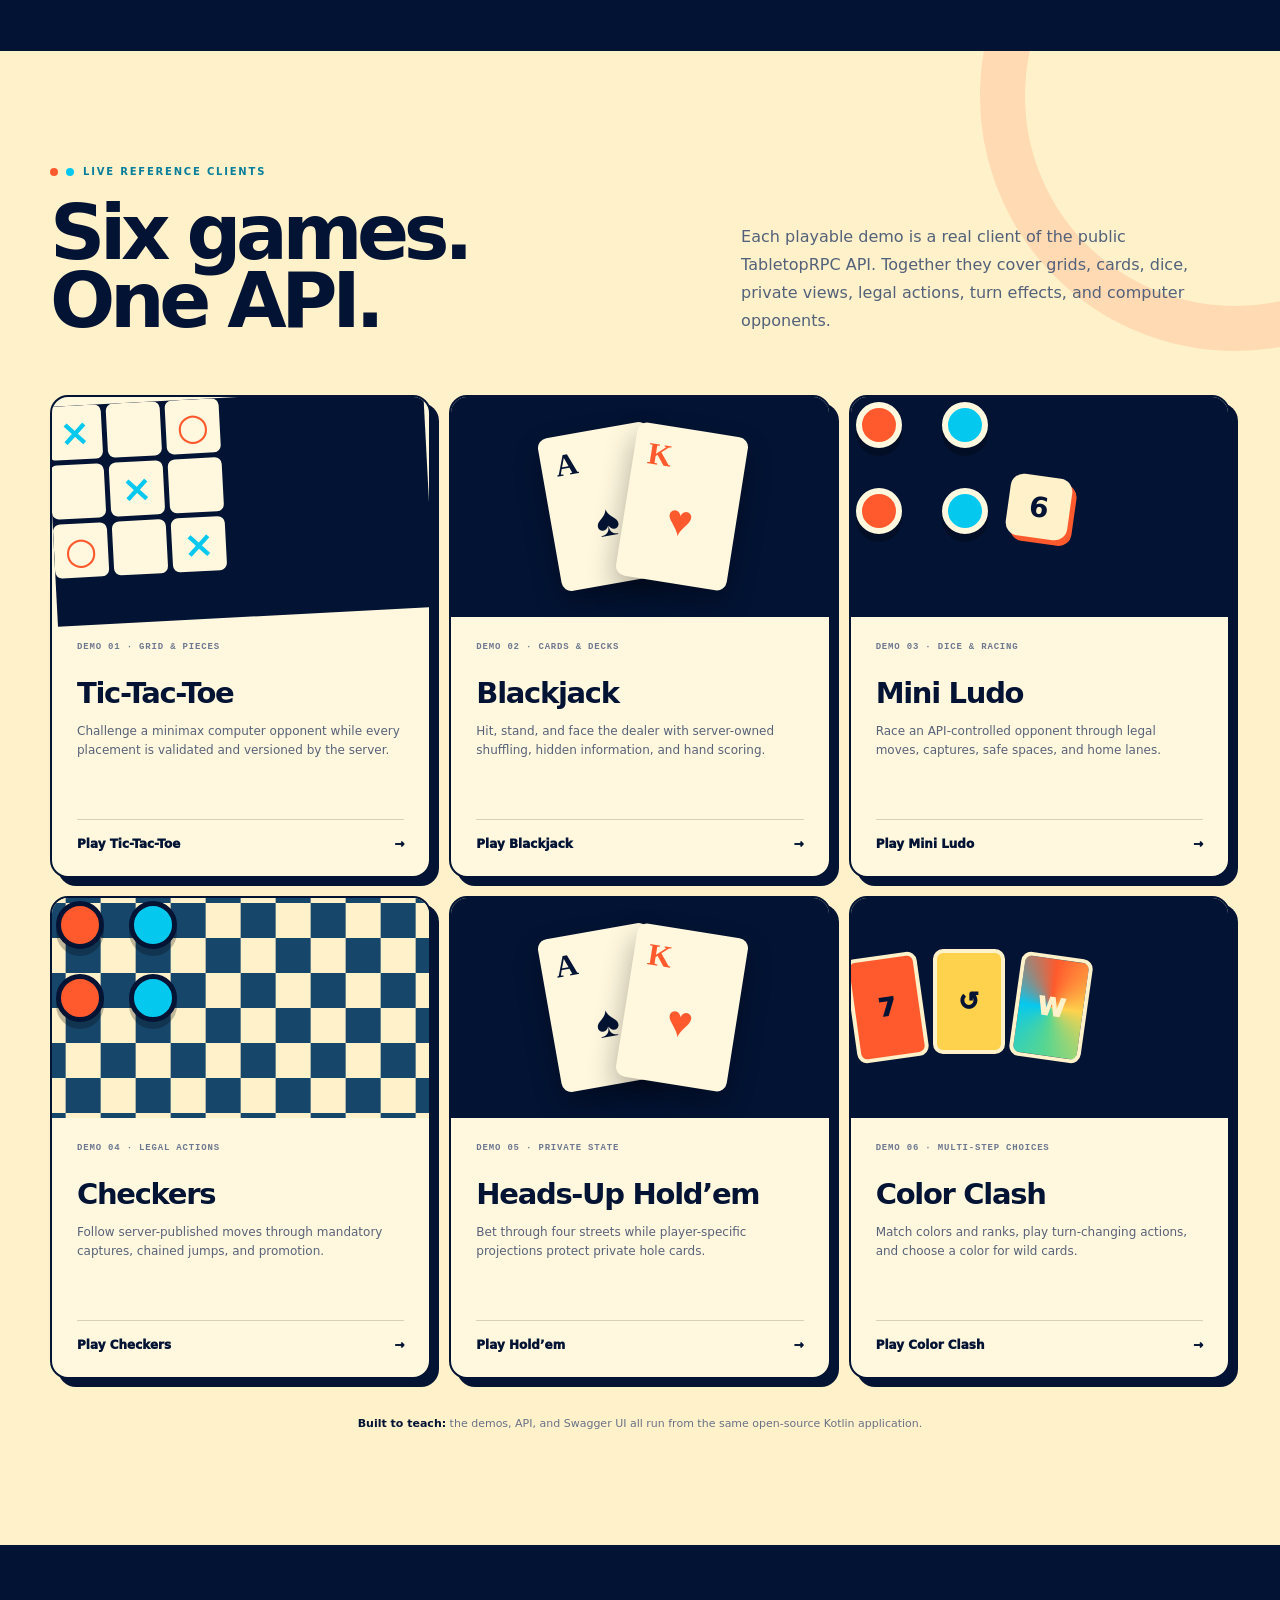
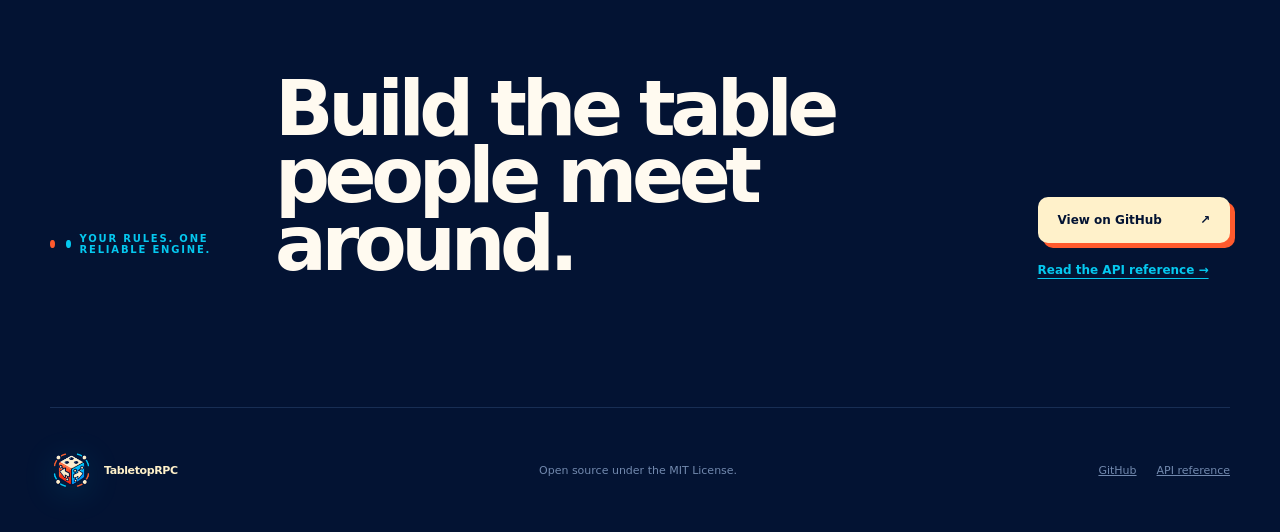
==== commit 4ee61bd7: "Add Checkers Holdem and Color Clash demos" ====
--- a/site/index.html
+++ b/site/index.html
@@ -85,8 +85,8 @@
     <section id="demos" class="demo-section">
       <div class="shell">
         <div class="demo-heading">
-          <div><p class="kicker"><span></span> Live reference clients</p><h2>Three games.<br>One API.</h2></div>
-          <p>Each playable demo is a real client of the public TabletopRPC API. Pick a game and watch the same engine handle grids, cards, dice, turns, and computer opponents.</p>
+          <div><p class="kicker"><span></span> Live reference clients</p><h2>Six games.<br>One API.</h2></div>
+          <p>Each playable demo is a real client of the public TabletopRPC API. Together they cover grids, cards, dice, private views, legal actions, turn effects, and computer opponents.</p>
         </div>
         <div class="game-grid">
           <article class="game-card game-tic">
@@ -101,6 +101,9 @@
             <div class="game-art ludo-art" aria-hidden="true"><span></span><span></span><span></span><span></span><i>6</i></div>
             <div class="game-body"><p class="game-number">DEMO 03 · DICE &amp; RACING</p><h3>Mini Ludo</h3><p>Race an API-controlled opponent through legal moves, captures, safe spaces, and home lanes.</p><a href="https://tabletoprpc.miguelrodriguez.net/ludo.html">Play Mini Ludo <span>→</span></a></div>
           </article>
+          <article class="game-card"><div class="game-art checkers-art" aria-hidden="true"><span></span><span></span><span></span><span></span></div><div class="game-body"><p class="game-number">DEMO 04 · LEGAL ACTIONS</p><h3>Checkers</h3><p>Follow server-published moves through mandatory captures, chained jumps, and promotion.</p><a href="https://tabletoprpc.miguelrodriguez.net/checkers.html">Play Checkers <span>→</span></a></div></article>
+          <article class="game-card"><div class="game-art card-art" aria-hidden="true"><span>A<small>♠</small></span><span>K<small>♥</small></span></div><div class="game-body"><p class="game-number">DEMO 05 · PRIVATE STATE</p><h3>Heads-Up Hold’em</h3><p>Bet through four streets while player-specific projections protect private hole cards.</p><a href="https://tabletoprpc.miguelrodriguez.net/holdem.html">Play Hold’em <span>→</span></a></div></article>
+          <article class="game-card"><div class="game-art clash-art" aria-hidden="true"><span>7</span><span>↺</span><span>W</span></div><div class="game-body"><p class="game-number">DEMO 06 · MULTI-STEP CHOICES</p><h3>Color Clash</h3><p>Match colors and ranks, play turn-changing actions, and choose a color for wild cards.</p><a href="https://tabletoprpc.miguelrodriguez.net/color-clash.html">Play Color Clash <span>→</span></a></div></article>
         </div>
         <p class="demo-note"><b>Built to teach:</b> the demos, API, and Swagger UI all run from the same open-source Kotlin application.</p>
       </div>
--- a/site/styles.css
+++ b/site/styles.css
@@ -63,6 +63,7 @@
 .tic-art{grid-template:repeat(3,54px)/repeat(3,54px);gap:5px;transform:rotate(-3deg)}.tic-art>*{display:grid;width:54px;height:54px;place-items:center;margin:0;border-radius:7px;background:#fff8df;font:900 37px/1 system-ui;font-style:normal}.tic-art b{color:var(--cyan)}.tic-art em{color:var(--coral)}
 .card-art{position:relative}.card-art>span{position:absolute;display:flex;width:112px;height:155px;flex-direction:column;padding:14px;border-radius:10px;background:#fff8df;color:var(--navy);font:900 31px/1 Georgia,serif;box-shadow:0 13px 28px rgba(0,0,0,.3);transform:translateX(-35px) rotate(-10deg)}.card-art>span+span{color:var(--coral);transform:translateX(42px) rotate(9deg)}.card-art small{margin:auto;font-size:44px}
 .ludo-art{position:relative;grid-template:repeat(2,56px)/repeat(2,56px);gap:30px}.ludo-art span{width:46px;height:46px;border:6px solid #fff8df;border-radius:50%;background:var(--coral);box-shadow:0 8px 0 rgba(0,0,0,.25)}.ludo-art span:nth-child(even){background:var(--cyan)}.ludo-art i{position:absolute;display:grid;width:62px;height:62px;place-items:center;border-radius:13px;background:var(--cream);color:var(--navy);font:900 28px system-ui;box-shadow:5px 5px 0 var(--coral);transform:rotate(8deg)}
+.checkers-art{grid-template:repeat(2,55px)/repeat(2,55px);gap:18px;background:repeating-conic-gradient(#16466a 0 25%,var(--cream) 0 50%) 50%/70px 70px}.checkers-art span{width:48px;height:48px;border:5px solid var(--navy);border-radius:50%;background:var(--coral);box-shadow:0 7px 0 rgba(0,0,0,.25)}.checkers-art span:nth-child(even){background:var(--cyan)}.clash-art{display:flex;gap:10px}.clash-art span{display:grid;width:72px;height:105px;place-items:center;border:4px solid var(--cream);border-radius:10px;background:var(--coral);color:var(--navy);font-size:25px;font-weight:950;transform:rotate(-8deg)}.clash-art span:nth-child(2){background:#ffd24d;transform:translateY(-6px)}.clash-art span:nth-child(3){color:var(--cream);background:conic-gradient(var(--coral),#ffd24d,#58d690,var(--cyan),var(--coral));transform:rotate(8deg)}
 .demo-note{position:relative;z-index:1;margin:38px 0 0;color:#687287;font-size:11px;text-align:center}.demo-note b{color:var(--navy)}
 .text-link { color:var(--cyan); font-size:12px; font-weight:850; text-underline-offset:4px; }
 .cta { display:grid; grid-template-columns:180px 1fr auto; align-items:end; gap:45px; }.cta h2 { max-width:700px; }.cta>div { display:flex; flex-direction:column; gap:20px; align-items:flex-start; }
@@ -71,6 +72,6 @@
 .endpoints { border-top:1px solid var(--line); }.endpoint { display:grid; grid-template-columns:90px 1fr 1fr; gap:20px; padding:23px 18px; border-bottom:1px solid var(--line); align-items:start; transition:.15s; }.endpoint:hover{background:rgba(5,200,239,.05)}
 .method { width:max-content; padding:6px 8px; border-radius:6px; color:var(--navy); background:var(--cyan); font:900 9px ui-monospace,monospace; }.endpoint code{color:var(--cream);font-size:12px}.endpoint p{margin:0;color:#8fa4c6;font-size:12px}
 .api-callout { display:flex; justify-content:space-between; gap:40px; margin-top:60px; padding:30px; border:1px solid rgba(255,90,45,.38); border-radius:16px; background:linear-gradient(120deg,rgba(255,90,45,.18),rgba(5,200,239,.1)); }.api-callout p{margin:5px 0 0;color:#9fb3d3}.api-callout .button{color:var(--navy);background:var(--cream);box-shadow:4px 4px 0 var(--coral)}
-@media(max-width:900px){nav>a:not(.nav-cta){display:none}.hero,.protocol,.demo-heading{grid-template-columns:1fr}.hero{gap:35px}.brand-stage{min-height:620px}.protocol,.demo-heading{gap:40px}.game-grid{grid-template-columns:1fr 1fr}.game-ludo{grid-column:1/-1}.cta{grid-template-columns:1fr}.endpoint{grid-template-columns:70px 1fr}.endpoint p{grid-column:2}.api-callout{flex-direction:column;align-items:flex-start}}
+@media(max-width:900px){nav>a:not(.nav-cta){display:none}.hero,.protocol,.demo-heading{grid-template-columns:1fr}.hero{gap:35px}.brand-stage{min-height:620px}.protocol,.demo-heading{gap:40px}.game-grid{grid-template-columns:1fr 1fr}.cta{grid-template-columns:1fr}.endpoint{grid-template-columns:70px 1fr}.endpoint p{grid-column:2}.api-callout{flex-direction:column;align-items:flex-start}}
 @media(max-width:560px){.shell{width:calc(100% - 26px)}.nav{height:70px}.logo img{width:38px;height:38px}.hero{padding-block:55px 75px;min-height:auto}.hero-actions{flex-direction:column}.button{width:100%}.proof{flex-wrap:wrap}.brand-stage{min-height:470px}.hero-logo{width:105%;right:-10%;top:0}.orbit-one{width:390px;height:390px;right:-85px}.orbit-two{width:270px;height:270px}.terminal{width:100%;left:0;bottom:0}.terminal pre{font-size:10px;padding:17px}.section{padding-block:88px}.feature-grid,.game-grid{grid-template-columns:1fr}.game-ludo{grid-column:auto}.demo-section{padding:80px 0}.game-art{height:195px}.footer{align-items:flex-start;flex-direction:column;padding:28px 0;gap:20px}.api-callout{padding:22px}}
 @media(prefers-reduced-motion:reduce){html{scroll-behavior:auto}.hero-logo{animation:none}.button{transition:none}}
